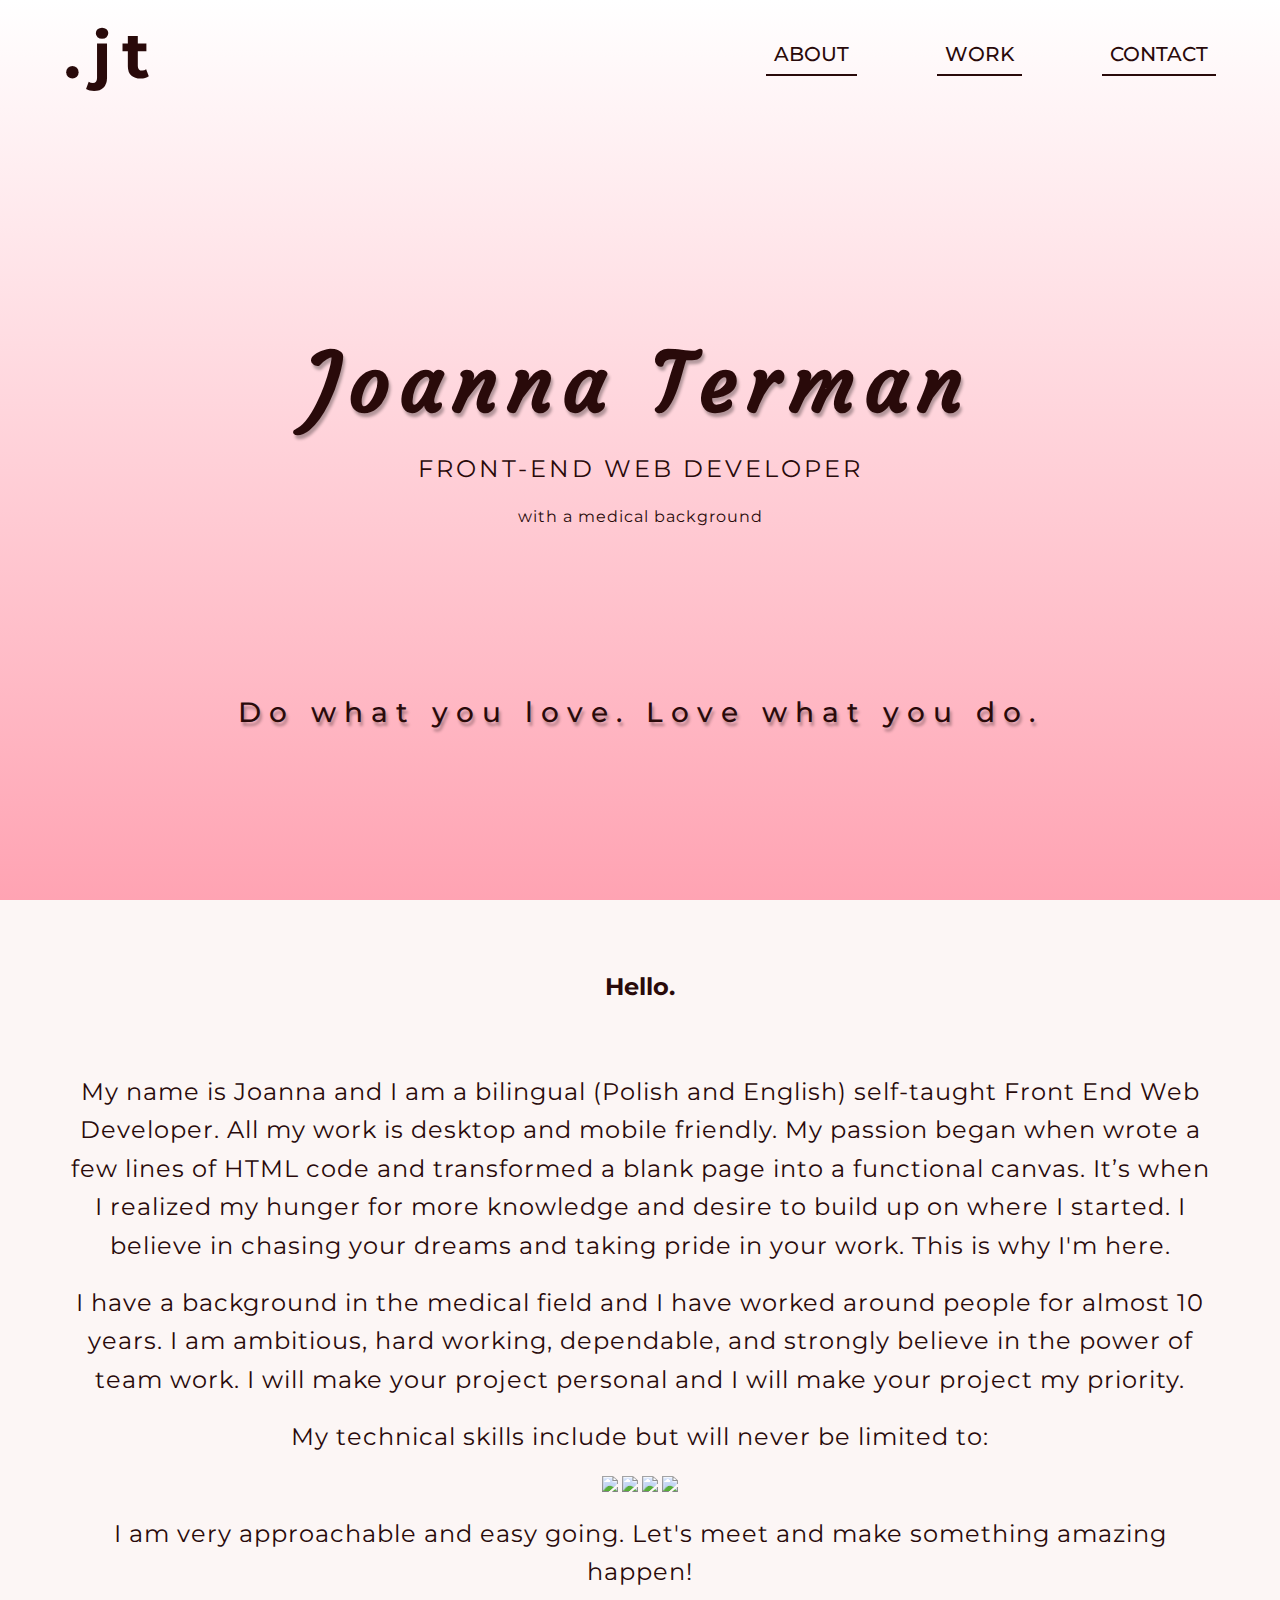
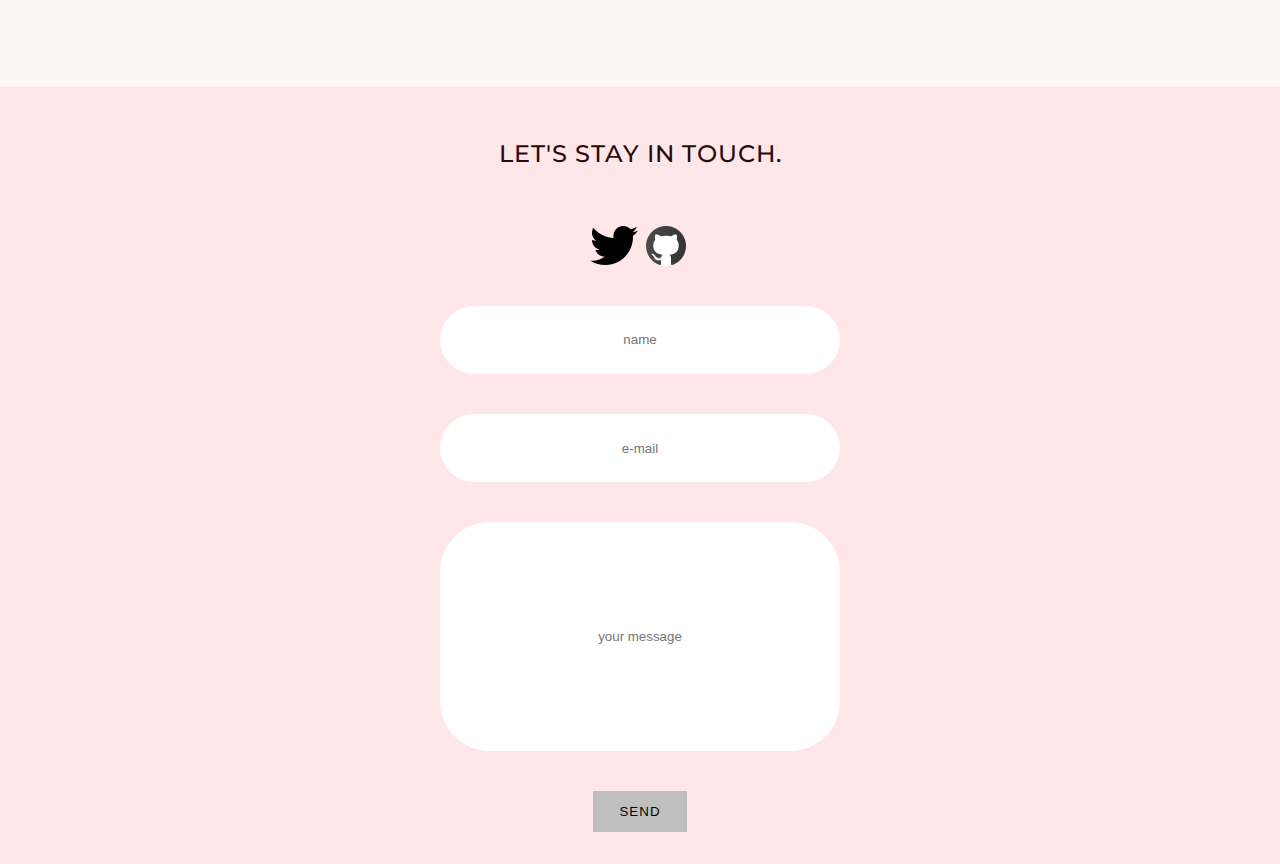
==== index.html @ 4745445c "Page update 12/2020" ====
<!DOCTYPE html>
<html lang="en">
<head>
    <meta charset="UTF-8">
    <meta name="viewport" content="width=device-width, initial-scale=1.0">
    <title>Joanna Terman's Portfolio</title>
    <link rel="preconnect" href="https://fonts.gstatic.com">
    <link href="https://fonts.googleapis.com/css2?family=Montserrat:wght@400;500;700&display=swap" rel="stylesheet"> 
    <link href="https://fonts.googleapis.com/css2?family=Courgette&display=swap" rel="stylesheet"> 
    <link href="index.css" rel="stylesheet">
</head>
<body>
        <header>
            <div class="nav-container">
                <div class="logo">
                    <h1>.jt</h1>
                    <!-- <img src="Joanna Logo.png"/> -->
                </div>
                <nav>
                    <ul>
                        <li><a href="#">About</a></li>
                        <li><a href="#">Work</a></li>
                        <li><a href="#">Contact</a></li>
                    </ul>
                </nav>
            </div>
            <div class="name-area">
                <h2 class="my-name">Joanna Terman</h2>
                <p class="my-title">Front-End Web Developer</p>
                <p class="sub-text">with a medical background</p>
            </div>
            <div class="bottom-area">
                <p class="bottom-text">Do what you love. Love what you do.</p>
            </div>
        </header>
        <div class="about">
            <section class="about-me">
                <h2 class="lets-meet">Hello.</h2>
                <p>My name is Joanna and I am a bilingual (Polish and English) self-taught Front End Web Developer. All my work is desktop and mobile friendly. My passion began when wrote a few lines of HTML code and transformed a blank page into a functional canvas. It’s when I realized my hunger for more knowledge and desire to build up on where I started. I believe in chasing your dreams and taking pride in your work. This is why I'm here.</p>
                <br>
                <p>I have a background in the medical field and I have worked around people for almost 10 years. I am ambitious, hard working, dependable, and strongly believe in the power of team work.  I will make your project personal and I will make your project my priority.</p>
                <br>
                <p>My technical skills include but will never be limited to:</p>
                <br>
                <div class="skill-icons">
                    <img class="icon" src="icons8-html-5-96.png"/>
                    <img class="icon" src="icons8-css3-96.png"/>
                    <img class="icon" src="icons8-javascript-96.png"/>
                    <img class="icon" src="icons8-react-native-96.png"/>
                </div>
                <br>
                <p>I am very approachable and easy going. Let's meet and make something amazing happen!</p>
            </section>
        </div>

        <section class="work">
            <!-- SCREEN SHOTS OF PROJECTS WILL GO HERE -->
        </section>

        <section class="form-area">
            <p class="form-text">Let's stay in touch.</p>
            <div class="smedia-icons">
                <img src="Images/Twitter48px.png" alt="twitter icon"/>
                <img src="Images/Github48px.png" alt="github icon"/>
            </div>
            <form id="form-collector" action="#" method="POST">
                <input name="name" type="text" placeholder="name" required>
                <input type="email" placeholder="e-mail" required>
                <input name="message-area" class="message-area" type="text" placeholder="your message" required>
                <button class="submit-btn">Send</button>
            </form>
        </section>

    <script src="index.js"></script>
    
</body>
</html>
---- index.css ----
* {
    box-sizing: border-box;
    margin: 0;
    padding: 0;
}

body {
    font-family: 'Montserrat', sans-serif;
    color: #290a0a;
    text-align: center;
}

h1 {
    font-size: 4rem;
    letter-spacing: 10px;
}

.my-name {
    font-family: 'Courgette', cursive;
    font-size: 5rem;
    margin-bottom: 1rem;
    letter-spacing: 10px;  	
    text-shadow: 2px 4px 3px rgba(0,0,0,0.3);
}

.my-title {
    font-size: 1.5rem;
    text-transform: uppercase;
    letter-spacing: 3px;
    margin-bottom: 1rem;
}

.sub-text {
    font-size: 1rem;
}

.bottom-text {
    letter-spacing: 8px;
    font-size: 1.75rem;
    font-weight: 500;
    text-shadow: 2px 4px 3px rgba(0,0,0,0.3);    
}

p {
    font-size: 1.5rem;
    letter-spacing: 1px;
    line-height: 1.6;
}

.lets-meet {
    padding: 3em;
}


header {
    background-image: linear-gradient(rgba(255, 255, 255, 0.8),rgba(255, 102, 128, 0.6)), url("Images/evieshaffer.jpg");
    background-size: cover;
    background-position: center;
    min-height: 100vh;
}

/* NAVIGATION SECTION */
.nav-container {
    width: 90%;
    max-width: 1500px;
    margin: 0 auto;
    padding-top: 1em; /*how far nav-container from top*/
    display: flex;
    justify-content: space-between;
}

nav {
    /* border: 3px solid yellow; */
    display: flex;
    justify-content: center;
    align-items: center;
    text-align: center;
}

nav ul {
    list-style: none;
    padding: 0;
    display: flex;
    justify-content: center;
    /* border: 3px solid red; */
}

nav li {
    margin-left: 5em; /*space between nav links*/
    padding: 0.5em; /*thickness of nav buttons*/
    /* border: 3px solid green; */
    border-bottom: 2px solid #290a0a;
    /* border-radius: 50px; */
}

nav a {
    text-decoration: none;
    text-transform: uppercase;
    color: #290a0a;
    font-weight: 500;
    font-size: 1.25rem;
    /* padding: .25em 0; */
}

nav a:hover,
nav a:focus {
    color: #ff6680;

}




/* THIS AREA NEEDS FIXING!!!! */
.name-area {
    width: 90%;
    max-width: 1500px;
    margin: 0 auto;
    margin-top: 15em;
}

.bottom-area {
    padding-top: 10rem;
}


@media (max-width: 500px) {
    .name-area {
        margin-top: 1em;
    }
}

.about {
    background-color: #fcf6f5;
}
.about-me {
    margin: 0 auto;
    /* max-width: 800px; */
    text-align: center;
    width: 90%;
    max-width: 1200px;
    padding-bottom: 6em;
}



/* FORM AREA */

.form-area {
    background-color: #ffe6e9; 
    padding-bottom: 2em;
}

.smedia-icons {
    margin-bottom: 2em;
}

input,
.submit-btn {
    border-radius: 50px;
    border: 0;
    outline: none;
}

form {
    display: flex;
    flex-direction: column;  
    max-width: 400px;
    margin: 0 auto;
    width: 90%; 

}

input {
    margin-bottom: 3em;
    text-align: inherit;
    padding: 2em;

}

.message-area {
    padding: 8em;

}

.form-text {
    padding: 2em;
    text-transform: uppercase;
    font-weight: 500;
    
}

.submit-btn {
    margin: 0 auto;
    text-transform: uppercase;
    letter-spacing: 1px;
    padding: 1em 2em;
    cursor: pointer;
    background-color: #bfbfbf;
    border-radius: 0px;
}
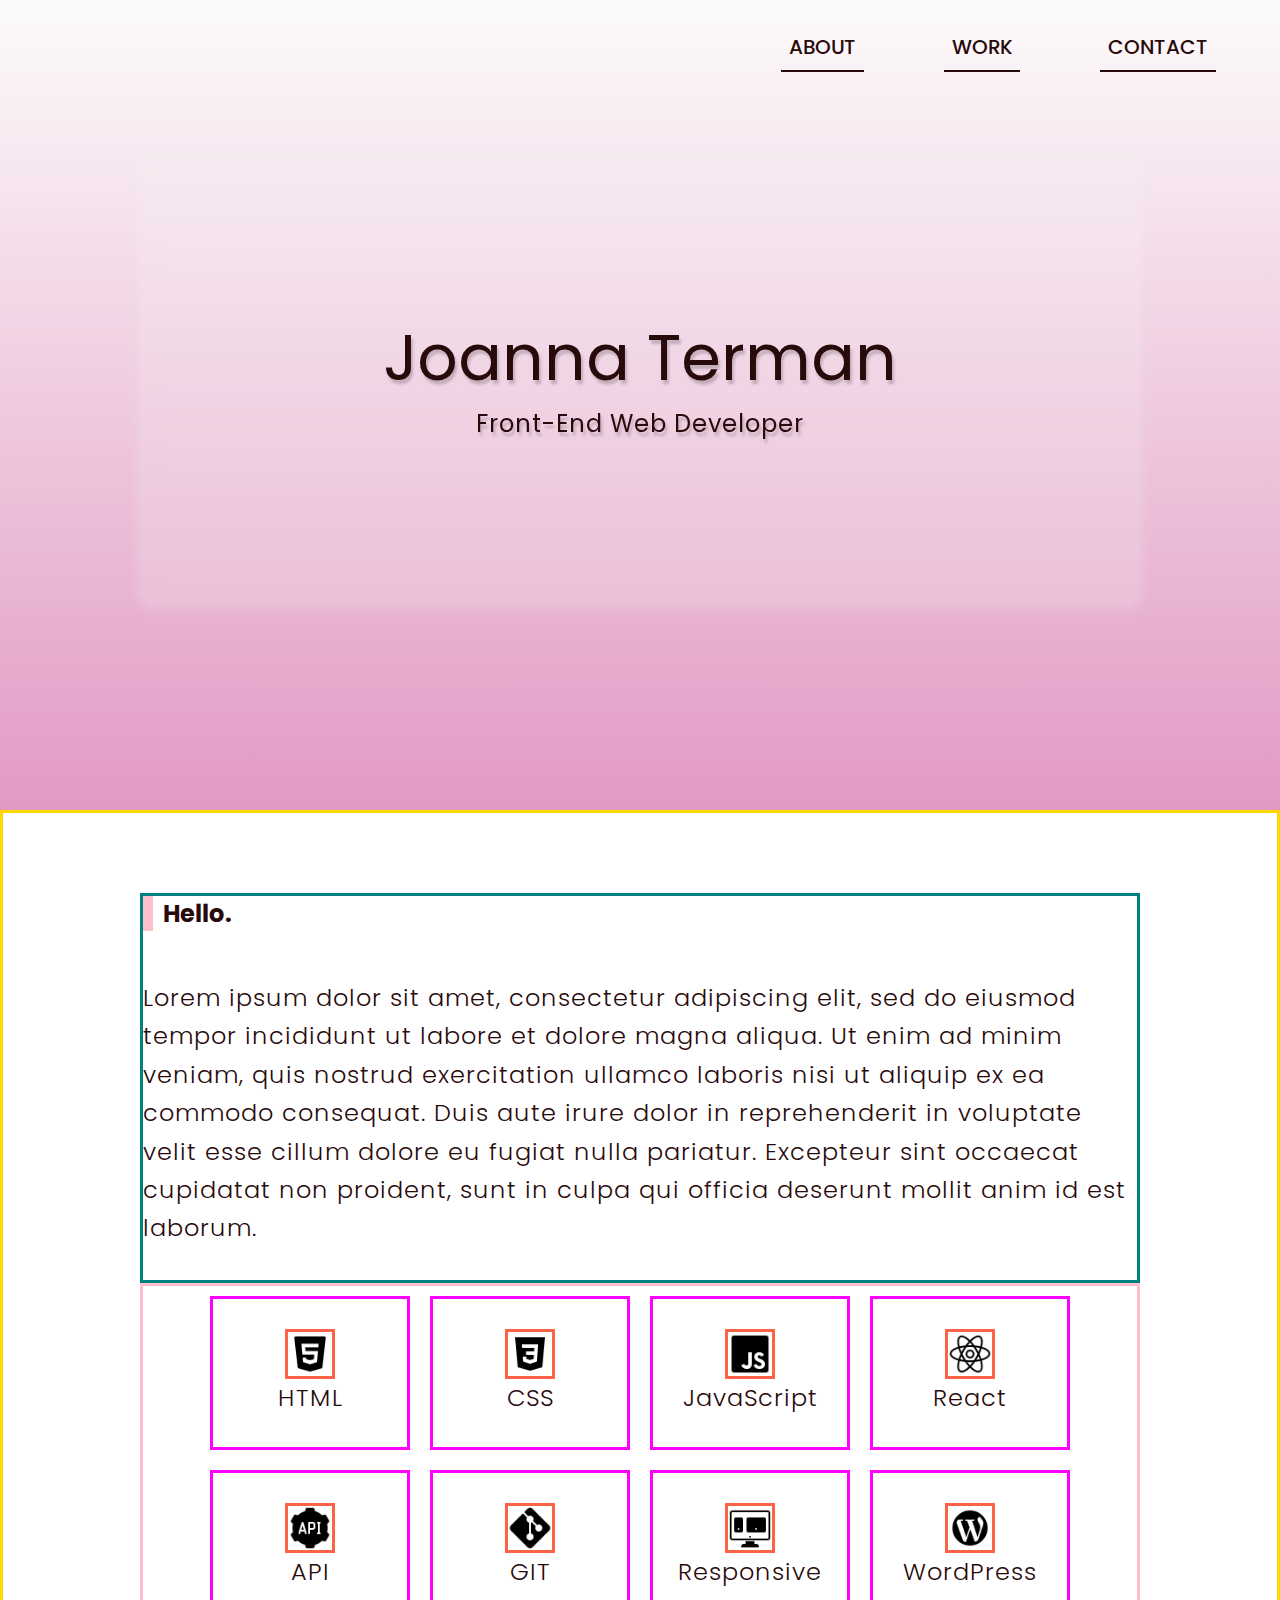
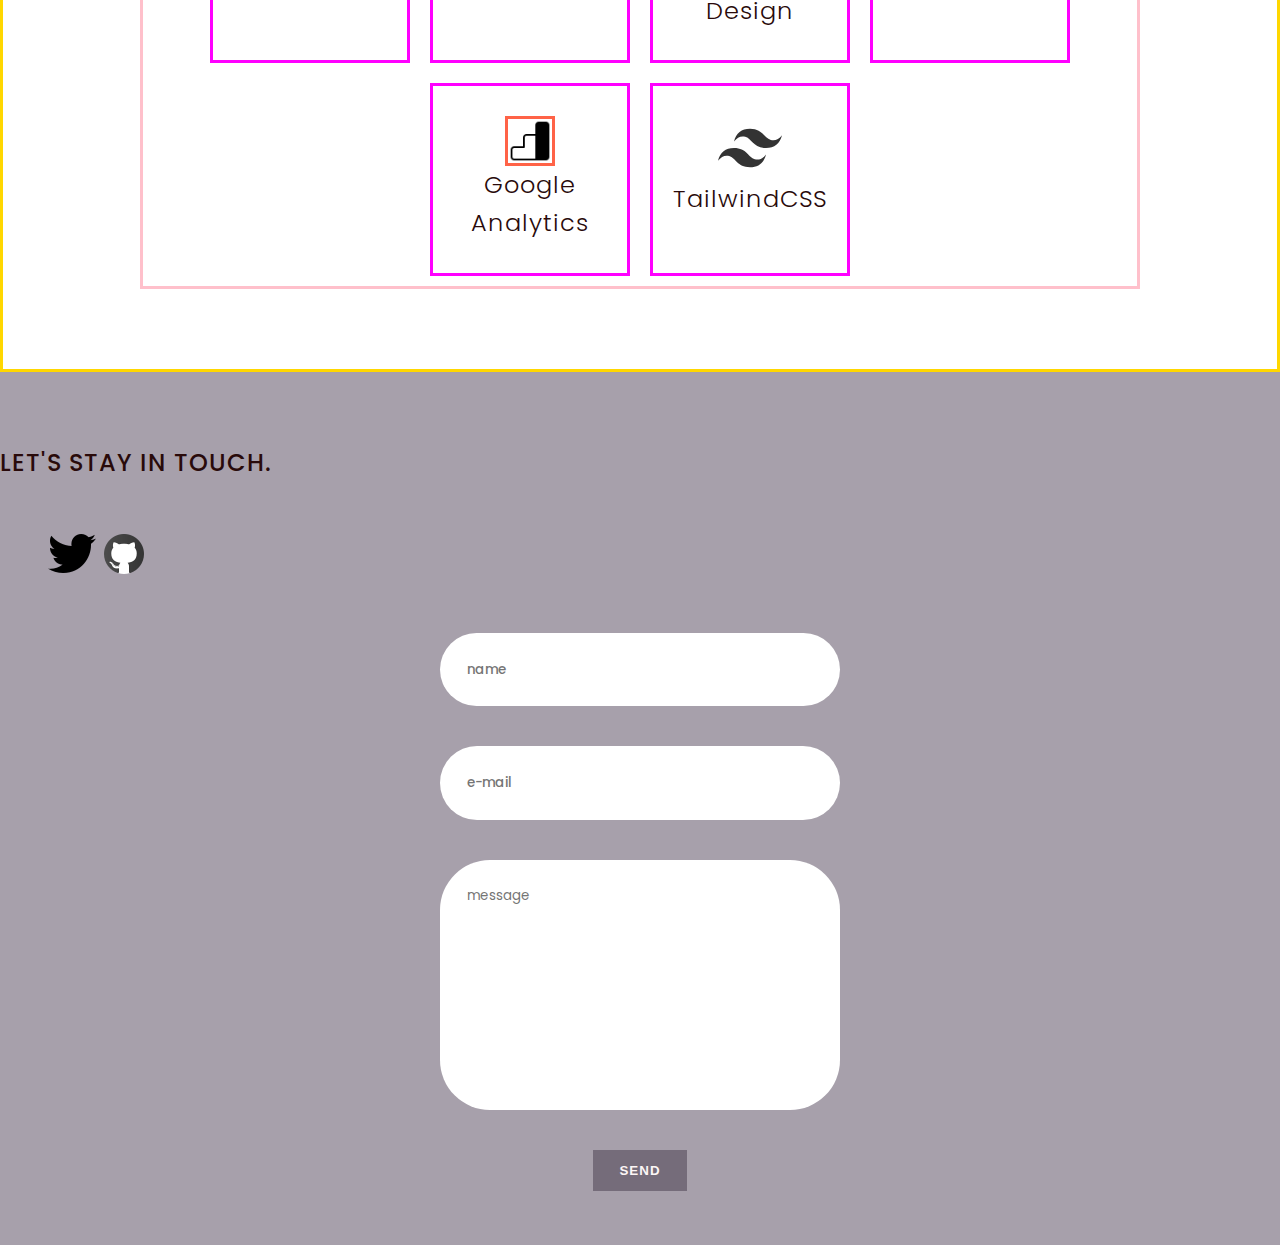
==== commit f09f8d39: "Added icons and finished about me section" ====
--- a/index.html
+++ b/index.html
@@ -5,17 +5,15 @@
     <meta name="viewport" content="width=device-width, initial-scale=1.0">
     <title>Joanna Terman's Portfolio</title>
     <link rel="preconnect" href="https://fonts.gstatic.com">
-    <link href="https://fonts.googleapis.com/css2?family=Montserrat:wght@400;500;700&display=swap" rel="stylesheet"> 
-    <link href="https://fonts.googleapis.com/css2?family=Courgette&display=swap" rel="stylesheet"> 
+    <link href="https://fonts.googleapis.com/css2?family=Poppins:wght@300;400;500;700&display=swap" rel="stylesheet"> 
     <link href="index.css" rel="stylesheet">
 </head>
 <body>
         <header>
             <div class="nav-container">
-                <div class="logo">
+                <!-- <div class="logo">
                     <h1>.jt</h1>
-                    <!-- <img src="Joanna Logo.png"/> -->
-                </div>
+                </div> -->
                 <nav>
                     <ul>
                         <li><a href="#">About</a></li>
@@ -25,33 +23,65 @@
                 </nav>
             </div>
             <div class="name-area">
-                <h2 class="my-name">Joanna Terman</h2>
+                <h1 class="my-name">Joanna Terman</h1>
                 <p class="my-title">Front-End Web Developer</p>
-                <p class="sub-text">with a medical background</p>
             </div>
-            <div class="bottom-area">
-                <p class="bottom-text">Do what you love. Love what you do.</p>
+            <!-- <div class="bottom-area">
+                <p class="bottom-text">"Passion is energy. Feel the power that comes from focusing on what excites you."</p>
+                <p class="bottom-author">by Oprah Winfrey</p>
+            </div> -->
+        </header>
+    
+        <section class="about-me">
+            <div class="about-me-info">
+                <h2 class="lets-meet">Hello.</h2>
+                <p>Lorem ipsum dolor sit amet, consectetur adipiscing elit, sed do eiusmod tempor incididunt ut labore et dolore magna aliqua. Ut enim ad minim veniam, quis nostrud exercitation ullamco laboris nisi ut aliquip ex ea commodo consequat. Duis aute irure dolor in reprehenderit in voluptate velit esse cillum dolore eu fugiat nulla pariatur. Excepteur sint occaecat cupidatat non proident, sunt in culpa qui officia deserunt mollit anim id est laborum.</p>
             </div>
-        </header>
-        <div class="about">
-            <section class="about-me">
-                <h2 class="lets-meet">Hello.</h2>
-                <p>My name is Joanna and I am a bilingual (Polish and English) self-taught Front End Web Developer. All my work is desktop and mobile friendly. My passion began when wrote a few lines of HTML code and transformed a blank page into a functional canvas. It’s when I realized my hunger for more knowledge and desire to build up on where I started. I believe in chasing your dreams and taking pride in your work. This is why I'm here.</p>
-                <br>
-                <p>I have a background in the medical field and I have worked around people for almost 10 years. I am ambitious, hard working, dependable, and strongly believe in the power of team work.  I will make your project personal and I will make your project my priority.</p>
-                <br>
-                <p>My technical skills include but will never be limited to:</p>
-                <br>
-                <div class="skill-icons">
-                    <img class="icon" src="icons8-html-5-96.png"/>
-                    <img class="icon" src="icons8-css3-96.png"/>
-                    <img class="icon" src="icons8-javascript-96.png"/>
-                    <img class="icon" src="icons8-react-native-96.png"/>
+            
+            <div class="skill-icons">
+                <div class="icon">
+                    <img src="Images/html-5-100.png" class="img-icon"/>
+                    <p>HTML</p>
                 </div>
-                <br>
-                <p>I am very approachable and easy going. Let's meet and make something amazing happen!</p>
-            </section>
-        </div>
+                <div class="icon">
+                    <img src="Images/css3-100.png" class="img-icon"/>
+                    <p>CSS</p>
+                </div>
+                <div class="icon">
+                    <img src="Images/javascript-100.png" class="img-icon"/>
+                    <p>JavaScript</p>
+                </div>
+                <div class="icon">
+                    <img src="Images/react-native-100.png" class="img-icon"/>
+                    <p>React</p>
+                </div>
+                <div class="icon">
+                    <img src="Images/rest-api-100.png" class="img-icon"/>
+                    <p>API</p>
+                </div>
+                <div class="icon">
+                    <img src="Images/git-100.png" class="img-icon"/>
+                    <p>GIT</p>
+                </div>
+                <div class="icon">
+                    <img src="Images/responsive-100.png" class="img-icon"/>
+                    <p>Responsive Design</p>
+                </div>
+                <div class="icon">
+                    <img src="Images/wordpress-100.png" class="img-icon"/>
+                    <p>WordPress</p>
+                </div>
+                <div class="icon">
+                    <img src="Images/google-analytics-logo-100.png" class="img-icon"/>
+                    <p>Google Analytics</p>
+                </div>
+                <div class="icon">
+                    <svg xmlns="http://www.w3.org/2000/svg" width="64" height="64"><defs><linearGradient x1="0" y1="-21.333" y2="85.333" id="A" x2="64" gradientUnits="userSpaceOnUse"><stop stop-color="#333333" offset="0%"/><stop stop-color="#333333" offset="100%"/></linearGradient></defs><path d="M16 25.6c2.133-8.533 7.467-12.8 16-12.8 12.8 0 14.4 9.6 20.8 11.2 4.267 1.067 8-.533 11.2-4.8C61.867 27.733 56.533 32 48 32c-12.8 0-14.4-9.6-20.8-11.2-4.267-1.067-8 .533-11.2 4.8zM0 44.8C2.133 36.267 7.467 32 16 32c12.8 0 14.4 9.6 20.8 11.2 4.267 1.067 8-.533 11.2-4.8-2.133 8.533-7.467 12.8-16 12.8-12.8 0-14.4-9.6-20.8-11.2-4.267-1.067-8 .533-11.2 4.8z" fill="url(#A)" fill-rule="evenodd"/></svg>
+                    <p>TailwindCSS</p>
+                </div>
+            </div>              
+        </section>
+
 
         <section class="work">
             <!-- SCREEN SHOTS OF PROJECTS WILL GO HERE -->
@@ -65,8 +95,8 @@
             </div>
             <form id="form-collector" action="#" method="POST">
                 <input name="name" type="text" placeholder="name" required>
-                <input type="email" placeholder="e-mail" required>
-                <input name="message-area" class="message-area" type="text" placeholder="your message" required>
+                <input name="email" type="email" placeholder="e-mail" required>
+                <textarea class="message-area" placeholder="message" required></textarea>
                 <button class="submit-btn">Send</button>
             </form>
         </section>
--- a/index.css
+++ b/index.css
@@ -5,41 +5,46 @@
 }
 
 body {
-    font-family: 'Montserrat', sans-serif;
+    font-family: 'Poppins', sans-serif;
+    font-weight: 300;
     color: #290a0a;
-    text-align: center;
-}
-
-h1 {
+
+}
+
+/* TYPOGRAPHY */
+h2 {
+    border-left: 10px solid pink;
+    padding-left: 10px;
+    margin-bottom: 2em;
+}
+
+
+.my-name {
+    font-family: inherit;
+    font-weight: 400;
     font-size: 4rem;
-    letter-spacing: 10px;
-}
-
-.my-name {
-    font-family: 'Courgette', cursive;
-    font-size: 5rem;
-    margin-bottom: 1rem;
-    letter-spacing: 10px;  	
-    text-shadow: 2px 4px 3px rgba(0,0,0,0.3);
+    text-shadow: 2px 4px 3px rgba(0,0,0,0.2);
 }
 
 .my-title {
     font-size: 1.5rem;
-    text-transform: uppercase;
-    letter-spacing: 3px;
-    margin-bottom: 1rem;
-}
-
-.sub-text {
+    font-weight: 400;
+    text-shadow: 2px 4px 3px rgba(0,0,0,0.2);
+}
+
+
+.bottom-text {
+    font-size: 1.5rem;
+    font-weight: 300;
+    text-align: center;  
+
+}
+
+/* .bottom-author {
     font-size: 1rem;
-}
-
-.bottom-text {
-    letter-spacing: 8px;
-    font-size: 1.75rem;
-    font-weight: 500;
-    text-shadow: 2px 4px 3px rgba(0,0,0,0.3);    
-}
+    text-align: center;
+   
+} */
 
 p {
     font-size: 1.5rem;
@@ -47,30 +52,35 @@
     line-height: 1.6;
 }
 
-.lets-meet {
-    padding: 3em;
-}
-
+/* .lets-meet {
+    padding-top: 4em;
+    padding-bottom: 2em;
+} */
+
+/* HEADER */
 
 header {
-    background-image: linear-gradient(rgba(255, 255, 255, 0.8),rgba(255, 102, 128, 0.6)), url("Images/evieshaffer.jpg");
+    background-image: linear-gradient(rgba(226, 217, 217, 0.1),rgba(192, 32, 125, 0.5)), url("Images/evieshaffer.jpg");
     background-size: cover;
     background-position: center;
-    min-height: 100vh;
-}
+    min-height: 90vh;
+    background-attachment: fixed;
+
+}
+
 
 /* NAVIGATION SECTION */
+
 .nav-container {
     width: 90%;
     max-width: 1500px;
     margin: 0 auto;
-    padding-top: 1em; /*how far nav-container from top*/
-    display: flex;
-    justify-content: space-between;
+    padding-top: 1.5em; /*how far nav-container from top*/
+    display: flex;
+    justify-content: flex-end;
 }
 
 nav {
-    /* border: 3px solid yellow; */
     display: flex;
     justify-content: center;
     align-items: center;
@@ -82,15 +92,12 @@
     padding: 0;
     display: flex;
     justify-content: center;
-    /* border: 3px solid red; */
 }
 
 nav li {
     margin-left: 5em; /*space between nav links*/
     padding: 0.5em; /*thickness of nav buttons*/
-    /* border: 3px solid green; */
     border-bottom: 2px solid #290a0a;
-    /* border-radius: 50px; */
 }
 
 nav a {
@@ -104,98 +111,152 @@
 
 nav a:hover,
 nav a:focus {
-    color: #ff6680;
-
-}
-
+    color: #ffb3c1;
+}
 
 
 
 /* THIS AREA NEEDS FIXING!!!! */
 .name-area {
     width: 90%;
-    max-width: 1500px;
-    margin: 0 auto;
-    margin-top: 15em;
-}
+    max-width: 1000px;
+    margin: 0 auto;
+    background-color: rgba(245, 245, 245, 0.2);
+    border-radius: 10px;
+    box-shadow: 0 5px 15px 0 rgba(245, 245, 245, 0.3);
+    backdrop-filter: blur(10px);
+    border: 2px solid transparent;
+    text-align: center;
+    margin-top: 5em;
+    height: 50vh;
+    display: flex;
+    flex-direction: column;
+    justify-content: center;
+    align-items: center;
+}
+
 
 .bottom-area {
-    padding-top: 10rem;
-}
-
-
-@media (max-width: 500px) {
+    padding-top: 5rem;
+    max-width: 1200px;
+    margin: 0 auto;
+}
+
+
+/* @media (max-width: 500px) {
     .name-area {
         margin-top: 1em;
     }
-}
-
-.about {
-    background-color: #fcf6f5;
-}
+} */
+
+
 .about-me {
-    margin: 0 auto;
-    /* max-width: 800px; */
-    text-align: center;
-    width: 90%;
-    max-width: 1200px;
-    padding-bottom: 6em;
-}
-
-
-
-/* FORM AREA */
-
+    background-color: white;
+    border: 3px solid gold;
+    padding: 5em 0 5em 0;
+}
+
+.about-me-info {
+    border: 3px solid teal;
+    width: 1000px;
+    margin: 0 auto;
+    padding-bottom: 2em;
+}
+
+
+
+/* FORM AREA WITH ITS TYPOGRAPHY */
 .form-area {
-    background-color: #ffe6e9; 
-    padding-bottom: 2em;
+    background-color: #a7a0ab;
+}
+
+form {
+    display: flex;
+    flex-direction: column;  
+    max-width: 400px;
+    margin: 0 auto;
+    width: 90%; 
+}
+
+.form-text {
+    padding-top: 3em;
+    text-transform: uppercase;
+    font-weight: 500;
 }
 
 .smedia-icons {
-    margin-bottom: 2em;
-}
+    margin: 3em;
+} 
 
 input,
-.submit-btn {
+textarea {
     border-radius: 50px;
     border: 0;
     outline: none;
 }
 
-form {
-    display: flex;
-    flex-direction: column;  
-    max-width: 400px;
-    margin: 0 auto;
-    width: 90%; 
-
-}
-
 input {
     margin-bottom: 3em;
+    padding: 2em;
     text-align: inherit;
-    padding: 2em;
-
-}
-
-.message-area {
-    padding: 8em;
-
-}
-
-.form-text {
-    padding: 2em;
+    font-family: inherit;
+    font-weight: 500; 
+}
+
+.submit-btn {
+    margin: 0 auto;
     text-transform: uppercase;
-    font-weight: 500;
-    
-}
-
-.submit-btn {
-    margin: 0 auto;
-    text-transform: uppercase;
+    font-weight: 700;
     letter-spacing: 1px;
     padding: 1em 2em;
     cursor: pointer;
-    background-color: #bfbfbf;
-    border-radius: 0px;
+    background-color: #756c7a;
+    color: #fcf6f5;
+    border: 0;
+    outline: none;
+    margin-bottom: 4em;
+}  
+
+.submit-btn:hover,
+.submit-btn:focus {
+    background-color: #ffb3c1;
+    color: #290a0a;
+    font-weight: 700;
+}
+
+textarea {
+    height: 250px;
+    resize: none;
+    padding: 2em;
+    margin-bottom: 3em;
+    font-family: inherit;
+}
+
+.skill-icons {
+    border: 3px solid pink;
+    max-width: 1000px;
+    width: 90%;
+    height: 90%;
+    margin: 0 auto;
+    display: flex;
+    flex-wrap: wrap;
+    justify-content: center;
+}
+
+.icon {
+    border: 3px solid fuchsia;
+    display: flex;
+    flex-direction: column;
+    align-items: center;
+    text-align: center;
+    width: 200px;
+    padding: 30px;
+    margin: 10px;
+}
+.img-icon {
+    border: 3px solid tomato;
+    width: 50px;
+}
+
+@media screen and (max-width: 780px) {
 }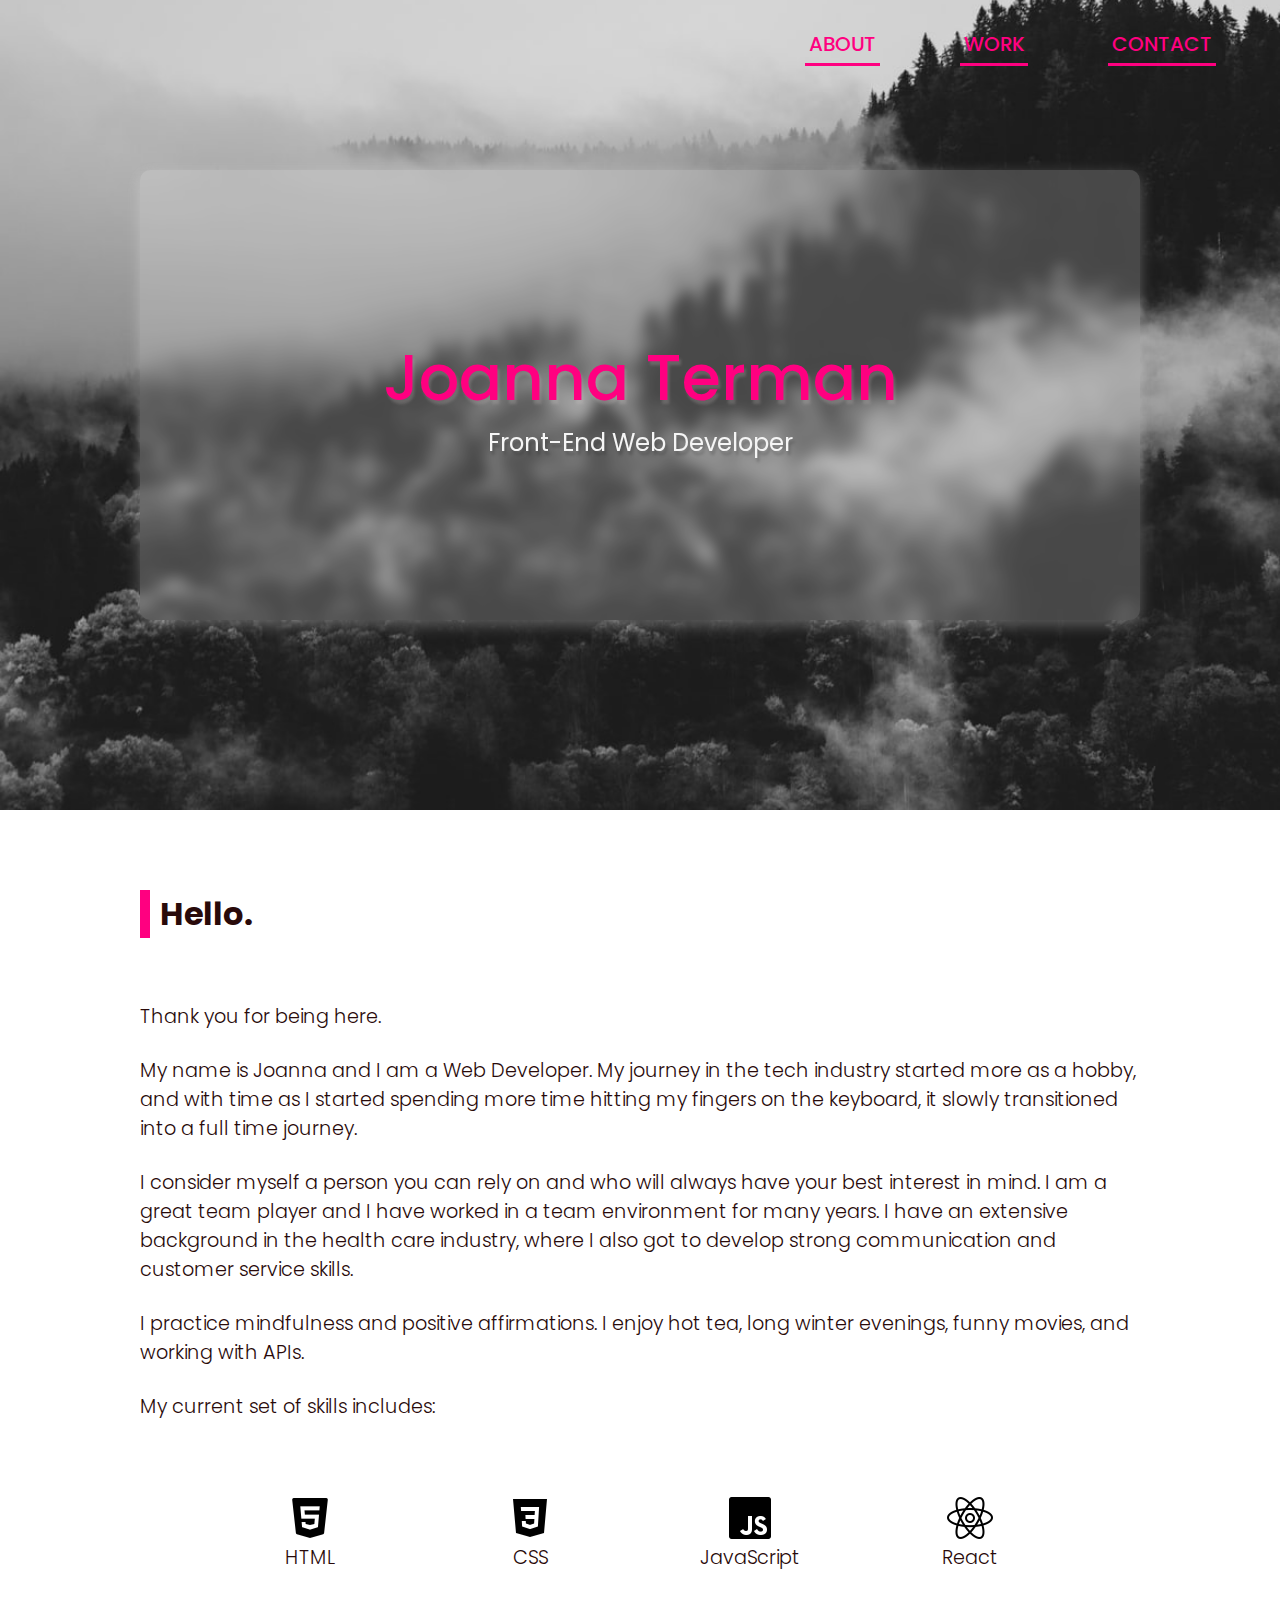
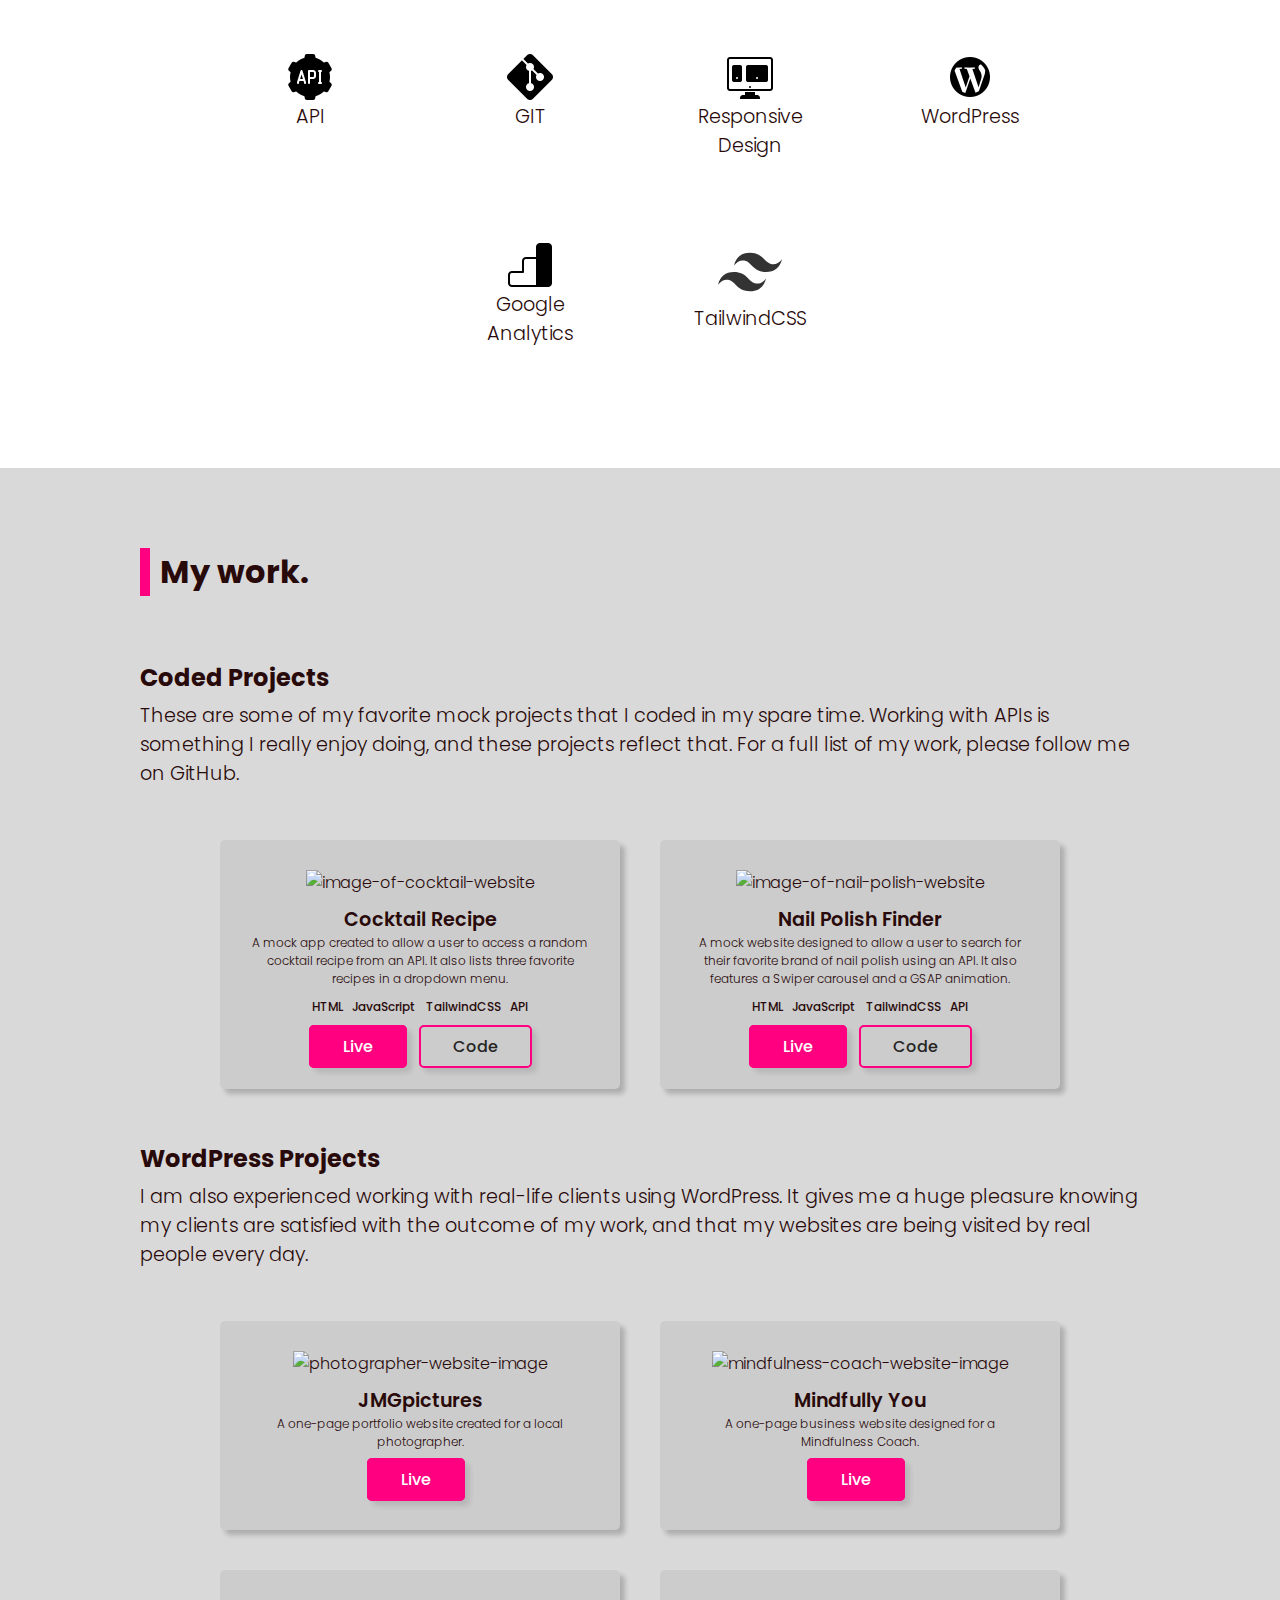
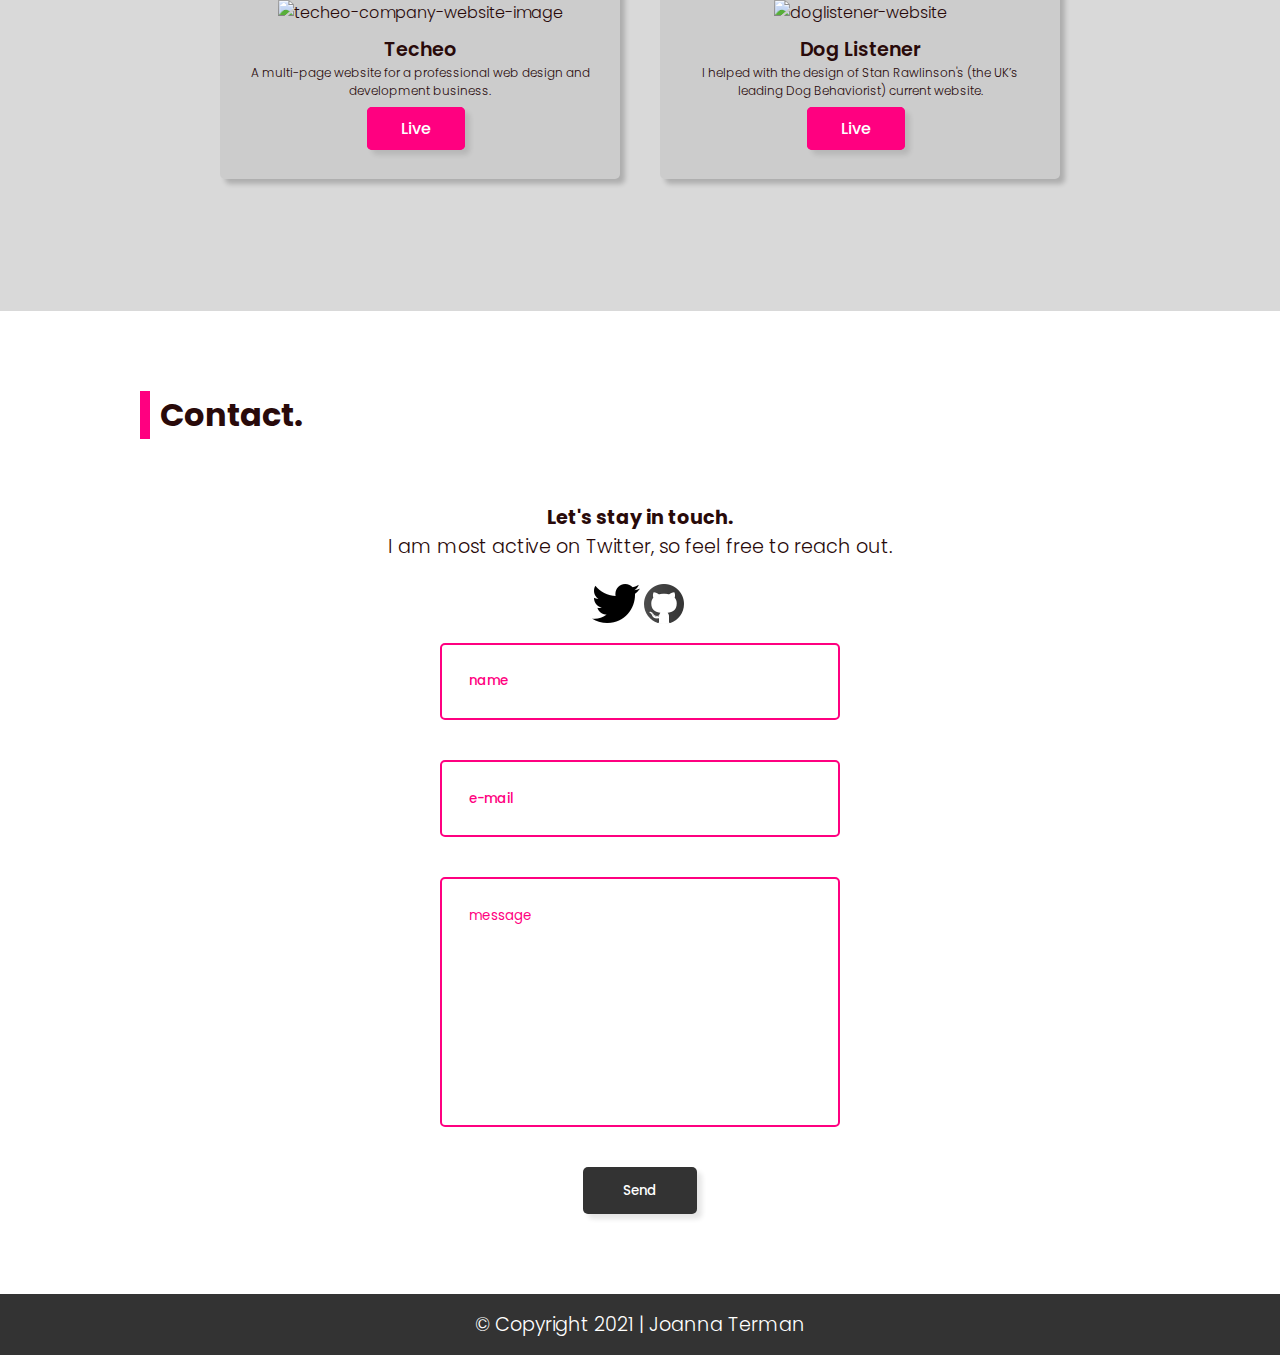
==== commit b9f86273: "Changed the main shade of pink and added scroll btn and smooth nav transition" ====
--- a/index.html
+++ b/index.html
@@ -3,104 +3,203 @@
 <head>
     <meta charset="UTF-8">
     <meta name="viewport" content="width=device-width, initial-scale=1.0">
-    <title>Joanna Terman's Portfolio</title>
+    <title>Joanna Terman | Web Developer</title>
     <link rel="preconnect" href="https://fonts.gstatic.com">
+    <link href="https://cdnjs.cloudflare.com/ajax/libs/font-awesome/5.15.4/css/all.min.css"
+    rel="stylesheet"/>
     <link href="https://fonts.googleapis.com/css2?family=Poppins:wght@300;400;500;700&display=swap" rel="stylesheet"> 
     <link href="index.css" rel="stylesheet">
 </head>
-<body>
+<body>  
+        <!-- NAVIGATION AREA -->
         <header>
-            <div class="nav-container">
-                <!-- <div class="logo">
-                    <h1>.jt</h1>
-                </div> -->
-                <nav>
-                    <ul>
-                        <li><a href="#">About</a></li>
-                        <li><a href="#">Work</a></li>
-                        <li><a href="#">Contact</a></li>
-                    </ul>
-                </nav>
-            </div>
+            <nav>
+                <ul>
+                    <li><button id="nav-about-me">About</button></li>
+					<li><button id="nav-work">Work</button></li>
+					<li><button id="nav-contact">Contact</button></li>
+                </ul>
+            </nav>
             <div class="name-area">
-                <h1 class="my-name">Joanna Terman</h1>
+                <h1>Joanna Terman</h1>
                 <p class="my-title">Front-End Web Developer</p>
             </div>
-            <!-- <div class="bottom-area">
-                <p class="bottom-text">"Passion is energy. Feel the power that comes from focusing on what excites you."</p>
-                <p class="bottom-author">by Oprah Winfrey</p>
-            </div> -->
         </header>
-    
-        <section class="about-me">
-            <div class="about-me-info">
-                <h2 class="lets-meet">Hello.</h2>
-                <p>Lorem ipsum dolor sit amet, consectetur adipiscing elit, sed do eiusmod tempor incididunt ut labore et dolore magna aliqua. Ut enim ad minim veniam, quis nostrud exercitation ullamco laboris nisi ut aliquip ex ea commodo consequat. Duis aute irure dolor in reprehenderit in voluptate velit esse cillum dolore eu fugiat nulla pariatur. Excepteur sint occaecat cupidatat non proident, sunt in culpa qui officia deserunt mollit anim id est laborum.</p>
-            </div>
-            
-            <div class="skill-icons">
-                <div class="icon">
-                    <img src="Images/html-5-100.png" class="img-icon"/>
-                    <p>HTML</p>
-                </div>
-                <div class="icon">
-                    <img src="Images/css3-100.png" class="img-icon"/>
-                    <p>CSS</p>
-                </div>
-                <div class="icon">
-                    <img src="Images/javascript-100.png" class="img-icon"/>
-                    <p>JavaScript</p>
-                </div>
-                <div class="icon">
-                    <img src="Images/react-native-100.png" class="img-icon"/>
-                    <p>React</p>
-                </div>
-                <div class="icon">
-                    <img src="Images/rest-api-100.png" class="img-icon"/>
-                    <p>API</p>
-                </div>
-                <div class="icon">
-                    <img src="Images/git-100.png" class="img-icon"/>
-                    <p>GIT</p>
-                </div>
-                <div class="icon">
-                    <img src="Images/responsive-100.png" class="img-icon"/>
-                    <p>Responsive Design</p>
-                </div>
-                <div class="icon">
-                    <img src="Images/wordpress-100.png" class="img-icon"/>
-                    <p>WordPress</p>
-                </div>
-                <div class="icon">
-                    <img src="Images/google-analytics-logo-100.png" class="img-icon"/>
-                    <p>Google Analytics</p>
-                </div>
-                <div class="icon">
-                    <svg xmlns="http://www.w3.org/2000/svg" width="64" height="64"><defs><linearGradient x1="0" y1="-21.333" y2="85.333" id="A" x2="64" gradientUnits="userSpaceOnUse"><stop stop-color="#333333" offset="0%"/><stop stop-color="#333333" offset="100%"/></linearGradient></defs><path d="M16 25.6c2.133-8.533 7.467-12.8 16-12.8 12.8 0 14.4 9.6 20.8 11.2 4.267 1.067 8-.533 11.2-4.8C61.867 27.733 56.533 32 48 32c-12.8 0-14.4-9.6-20.8-11.2-4.267-1.067-8 .533-11.2 4.8zM0 44.8C2.133 36.267 7.467 32 16 32c12.8 0 14.4 9.6 20.8 11.2 4.267 1.067 8-.533 11.2-4.8-2.133 8.533-7.467 12.8-16 12.8-12.8 0-14.4-9.6-20.8-11.2-4.267-1.067-8 .533-11.2 4.8z" fill="url(#A)" fill-rule="evenodd"/></svg>
-                    <p>TailwindCSS</p>
-                </div>
-            </div>              
-        </section>
-
-
-        <section class="work">
-            <!-- SCREEN SHOTS OF PROJECTS WILL GO HERE -->
-        </section>
-
-        <section class="form-area">
-            <p class="form-text">Let's stay in touch.</p>
-            <div class="smedia-icons">
-                <img src="Images/Twitter48px.png" alt="twitter icon"/>
-                <img src="Images/Github48px.png" alt="github icon"/>
-            </div>
-            <form id="form-collector" action="#" method="POST">
-                <input name="name" type="text" placeholder="name" required>
-                <input name="email" type="email" placeholder="e-mail" required>
-                <textarea class="message-area" placeholder="message" required></textarea>
-                <button class="submit-btn">Send</button>
-            </form>
-        </section>
-
+        
+        <!-- MAIN CONTENT -->
+        <main class="my-main">  
+            <!-- ABOUT ME SECTION -->
+            <section class="about-me" id="about-me">
+                <div class="about-me-info">
+                    <h2>Hello.</h2>
+                    <p>Thank you for being here.</p>
+                    <br>
+                    <p>My name is Joanna and I am a Web Developer. My journey in the tech industry started more as a hobby, and with time as I started spending more time hitting my fingers on the keyboard, it slowly transitioned into a full time journey.</p>
+                    <br>
+                    <p>I consider myself a person you can rely on and who will always have your best interest in mind. I am a great team player and I have worked in a team environment for many years. I have an extensive background in the health care industry, where I also got to develop strong communication and customer service skills.</p>
+                    <br>
+                    <p>I practice mindfulness and positive affirmations. I enjoy hot tea, long winter evenings, funny movies, and working with APIs.</p>
+                    <br>
+                    <p>My current set of skills includes:</p>
+                </div>
+                
+                <div class="skill-icons">
+                    <div class="icon">
+                        <img src="Images/html-5-100.png" class="img-icon" alt="html-icon"/>
+                        <p>HTML</p>
+                    </div>
+                    <div class="icon">
+                        <img src="Images/css3-100.png" class="img-icon"alt="css-icon"/>
+                        <p>CSS</p>
+                    </div>
+                    <div class="icon">
+                        <img src="Images/javascript-100.png" class="img-icon" alt="javascript-icon"/>
+                        <p>JavaScript</p>
+                    </div>
+                    <div class="icon">
+                        <img src="Images/react-native-100.png" class="img-icon" alt="react-icon"/>
+                        <p>React</p>
+                    </div>
+                    <div class="icon">
+                        <img src="Images/rest-api-100.png" class="img-icon" alt="rest-api-icon"/>
+                        <p>API</p>
+                    </div>
+                    <div class="icon">
+                        <img src="Images/git-100.png" class="img-icon" alt="git-icon"/>
+                        <p>GIT</p>
+                    </div>
+                    <div class="icon">
+                        <img src="Images/responsive-100.png" class="img-icon" alt="responsive-design-icon"/>
+                        <p>Responsive Design</p>
+                    </div>
+                    <div class="icon">
+                        <img src="Images/wordpress-100.png" class="img-icon" alt="wordpress-icon"/>
+                        <p>WordPress</p>
+                    </div>
+                    <div class="icon">
+                        <img src="Images/google-analytics-logo-100.png" class="img-icon" alt="google-analystic-icon"/>
+                        <p>Google Analytics</p>
+                    </div>
+                    <div class="icon">
+                        <svg xmlns="http://www.w3.org/2000/svg" width="64" height="64"><defs><linearGradient x1="0" y1="-21.333" y2="85.333" id="A" x2="64" gradientUnits="userSpaceOnUse"><stop stop-color="#333333" offset="0%"/><stop stop-color="#333333" offset="100%"/></linearGradient></defs><path d="M16 25.6c2.133-8.533 7.467-12.8 16-12.8 12.8 0 14.4 9.6 20.8 11.2 4.267 1.067 8-.533 11.2-4.8C61.867 27.733 56.533 32 48 32c-12.8 0-14.4-9.6-20.8-11.2-4.267-1.067-8 .533-11.2 4.8zM0 44.8C2.133 36.267 7.467 32 16 32c12.8 0 14.4 9.6 20.8 11.2 4.267 1.067 8-.533 11.2-4.8-2.133 8.533-7.467 12.8-16 12.8-12.8 0-14.4-9.6-20.8-11.2-4.267-1.067-8 .533-11.2 4.8z" fill="url(#A)" fill-rule="evenodd" alt="tailwindcss-icon"/></svg>
+                        <p>TailwindCSS</p>
+                    </div>
+                </div>              
+            </section>
+
+            <!-- MY WORK AREA -->
+            <section class="work" id="work">
+                <h2>My work.</h2>
+                <!-- CODED PROJECTS SECTION -->
+                <div class="work-info">
+                    <h3>Coded Projects</h3>
+                    <p>These are some of my favorite mock projects that I coded in my spare time. Working with APIs is something I really enjoy doing, and these projects reflect that. For a full list of my work, please follow me on GitHub.</p>
+                </div>
+                <div class="projects-section">
+                    <div class="project-card">
+                        <img src="Images/cocktail-recipe-img.png" class="project-img" alt="image-of-cocktail-website"/>
+                        <p class="project-name">Cocktail Recipe</p>
+                        <p class="project-description">A mock app created to allow a user to access a random cocktail recipe from an API. It also lists three favorite recipes in a dropdown menu.</p>
+                        <div class="stack-area">
+                            <p class="stack-description">HTML</p>
+                            <p class="stack-description">JavaScript</p>
+                            <p class="stack-description">TailwindCSS</p>
+                            <p class="stack-description">API</p>
+                        </div>
+                        <div class="project-buttons">
+                            <a href="https://joanterm.github.io/Cocktail-Recipe/" class="live-btn" aria-label="live-site-button">Live</a>
+                            <a href="https://github.com/joanterm/Cocktail-Recipe" class="code-btn" aria-label="full-code-site-button">Code</a>
+                        </div>
+                    </div>
+                    <div class="project-card">
+                        <img src="Images/nailpolish-img.png" class="project-img" alt="image-of-nail-polish-website"/>
+                        <p class="project-name">Nail Polish Finder</p>
+                        <p class="project-description">A mock website designed to allow a user to search for their favorite brand of nail polish using an API. It also features a Swiper carousel and a GSAP animation.</p>
+                        <div class="stack-area">
+                            <p class="stack-description">HTML</p>
+                            <p class="stack-description">JavaScript</p>
+                            <p class="stack-description">TailwindCSS</p>
+                            <p class="stack-description">API</p>
+                        </div>
+                        <div class="project-buttons">
+                            <a href="https://joanterm.github.io/Nail-Polish-Finder-API/" class="live-btn" aria-label="live-site-button">Live</a>
+                            <a href="https://github.com/joanterm/Nail-Polish-Finder-API" class="code-btn" aria-label="full-code-site-button">Code</a>
+                        </div>
+                    </div>
+                </div>
+                <!-- WORDPRESS PROJECTS SECTION -->
+                <div class="work-info">
+                    <h3>WordPress Projects</h3>
+                    <p>I am also experienced working with real-life clients using WordPress. It gives me a huge pleasure knowing my clients are satisfied with the outcome of my work, and that my websites are being visited by real people every day.</p>
+                </div>
+                <div class="projects-section">
+                    <div class="project-card">
+                        <img src="Images/jmgpictures-img.png" class="project-img" alt="photographer-website-image"/>
+                        <p class="project-name">JMGpictures</p>
+                        <p class="project-description">A one-page portfolio website created for a local photographer.</p>
+                        <div class="project-buttons" id="wordpress-project-buttons">
+                            <a href="https://jmgpictures.com/" class="live-btn" aria-label="live-site-button">Live</a>
+                        </div>
+                    </div>
+                    <div class="project-card">
+                        <img src="Images/mindfullyyou-img.jpg" class="project-img" alt="mindfulness-coach-website-image"/>
+                        <p class="project-name">Mindfully You</p>
+                        <p class="project-description">A one-page business website designed for a Mindfulness Coach.</p>
+                        <div class="project-buttons" id="wordpress-project-buttons">
+                            <a href="https://mindfully-you.co.uk/" class="live-btn" aria-label="live-site-button">Live</a>
+                        </div>
+                    </div>
+                    <div class="project-card">
+                        <img src="Images/techeo-img.png" class="project-img" alt="techeo-company-website-image"/>
+                        <p class="project-name">Techeo</p>
+                        <p class="project-description">A multi-page website for a professional web design and development business.</p>
+                        <div class="project-buttons" id="wordpress-project-buttons">
+                            <a href="https://techeo.co.uk/" class="live-btn" aria-label="live-site-button">Live</a>
+                        </div>
+                    </div>
+                    <div class="project-card">
+                        <img src="Images/doglistener-img.png" class="project-img" alt="doglistener-website"/>
+                        <p class="project-name">Dog Listener</p>
+                        <p class="project-description">I helped with the design of Stan Rawlinson's (the UK’s leading Dog Behaviorist) current website.</p>
+                        <div class="project-buttons" id="wordpress-project-buttons">
+                            <a href="https://www.doglistener.co.uk/" class="live-btn" aria-label="live-site-button">Live</a>
+                        </div>
+                    </div>
+                </div>
+            </section>
+
+            <!-- FORM AREA -->
+            <section class="form" id="contact">
+                <h2>Contact.</h2>
+                <p class="form-text-top">Let's stay in touch.</p>
+                <p class="form-text-bottom">I am most active on Twitter, so feel free to reach out.</p>
+                <div class="smedia-icons">
+                    <a href="https://twitter.com/joannaterm"><img src="Images/Twitter48px.png" alt="twitter icon"/></a>
+                    <a href="https://github.com/joanterm"><img src="Images/Github48px.png" alt="github icon"/></a>
+                </div>
+                <form id="form-collector" action="https://formspree.io/f/mzbylvyd" method="POST">
+                    <input name="name" type="text" placeholder="name" required>
+                    <input name="email" type="email" placeholder="e-mail" required>
+                    <textarea class="message-area" placeholder="message" required></textarea>
+                    <button class="submit-btn">Send</button>
+                    <p id="status"></p>
+                </form>
+            </section>
+
+            <!-- SCROLL UP BUTTON  -->
+            <button class="my-scroll-btn" id="scrollBtn">
+                <i class="my-chev fas fa-chevron-up"></i>
+            </button>
+			<div class="scrollBtnHide" id="scrollBtnHide"></div>
+			<div class="scrollBtnShow" id="scrollBtnShow"></div>
+        </main>
+
+        <!-- FOOTER AREA -->
+        <footer>
+            <p>© Copyright 2021 | Joanna Terman</p>
+        </footer>
+
+    <script src="https://unpkg.com/smoothscroll-polyfill@0.4.3/dist/smoothscroll.min.js"></script>    
     <script src="index.js"></script>
     
 </body>
--- a/index.css
+++ b/index.css
@@ -8,115 +8,78 @@
     font-family: 'Poppins', sans-serif;
     font-weight: 300;
     color: #290a0a;
-
 }
 
 /* TYPOGRAPHY */
 h2 {
-    border-left: 10px solid pink;
+    border-left: 10px solid #ff0080;
     padding-left: 10px;
     margin-bottom: 2em;
-}
-
-
-.my-name {
-    font-family: inherit;
-    font-weight: 400;
-    font-size: 4rem;
-    text-shadow: 2px 4px 3px rgba(0,0,0,0.2);
-}
-
-.my-title {
+    font-size: 2rem;
+}
+
+h3 {
     font-size: 1.5rem;
-    font-weight: 400;
-    text-shadow: 2px 4px 3px rgba(0,0,0,0.2);
-}
-
-
-.bottom-text {
-    font-size: 1.5rem;
-    font-weight: 300;
-    text-align: center;  
-
-}
-
-/* .bottom-author {
-    font-size: 1rem;
-    text-align: center;
-   
-} */
+    padding-bottom: 0.25em;
+}
 
 p {
-    font-size: 1.5rem;
-    letter-spacing: 1px;
-    line-height: 1.6;
-}
-
-/* .lets-meet {
-    padding-top: 4em;
-    padding-bottom: 2em;
-} */
+    font-size: 1.2rem;
+}
 
 /* HEADER */
-
 header {
-    background-image: linear-gradient(rgba(226, 217, 217, 0.1),rgba(192, 32, 125, 0.5)), url("Images/evieshaffer.jpg");
     background-size: cover;
     background-position: center;
     min-height: 90vh;
-    background-attachment: fixed;
-
-}
-
+    background-attachment: scroll;
+    background-image: url("Images/main-photo.jpg");
+}
 
 /* NAVIGATION SECTION */
-
-.nav-container {
-    width: 90%;
-    max-width: 1500px;
-    margin: 0 auto;
-    padding-top: 1.5em; /*how far nav-container from top*/
+nav {
     display: flex;
     justify-content: flex-end;
-}
-
-nav {
-    display: flex;
-    justify-content: center;
     align-items: center;
-    text-align: center;
+    min-height: 10vh;
+    width: 1500px;
+    max-width: 90%;
+    margin: 0 auto;
 }
 
 nav ul {
+    display: flex;
+    justify-content: flex-end;
     list-style: none;
-    padding: 0;
-    display: flex;
-    justify-content: center;
 }
 
 nav li {
-    margin-left: 5em; /*space between nav links*/
-    padding: 0.5em; /*thickness of nav buttons*/
-    border-bottom: 2px solid #290a0a;
-}
-
-nav a {
+    margin-left: 5em;
+    border-bottom: 3px solid #ff0080;
+    padding: 0.25em; 
+}
+
+nav button {
     text-decoration: none;
     text-transform: uppercase;
-    color: #290a0a;
+    color: #ff0080;
     font-weight: 500;
     font-size: 1.25rem;
-    /* padding: .25em 0; */
-}
-
-nav a:hover,
-nav a:focus {
-    color: #ffb3c1;
-}
-
-
-
-/* THIS AREA NEEDS FIXING!!!! */
+
+    border: none;
+	background: none;
+	outline: none;
+    text-decoration: none;
+    font-family: inherit;
+    cursor: pointer;
+} 
+
+nav button:hover,
+nav button:focus {
+    color: white;
+}
+
+/* MY NAME AREA */
 .name-area {
     width: 90%;
     max-width: 1000px;
@@ -124,7 +87,7 @@
     background-color: rgba(245, 245, 245, 0.2);
     border-radius: 10px;
     box-shadow: 0 5px 15px 0 rgba(245, 245, 245, 0.3);
-    backdrop-filter: blur(10px);
+    backdrop-filter: blur(7px);
     border: 2px solid transparent;
     text-align: center;
     margin-top: 5em;
@@ -135,39 +98,173 @@
     align-items: center;
 }
 
-
-.bottom-area {
-    padding-top: 5rem;
-    max-width: 1200px;
-    margin: 0 auto;
-}
-
-
-/* @media (max-width: 500px) {
-    .name-area {
-        margin-top: 1em;
-    }
-} */
-
-
+.name-area h1 {
+    font-weight: 500;
+    font-size: 4rem;
+    color: #ff0080;
+    text-shadow: 2px 4px 3px rgba(226, 216, 216, 0.2);
+}
+
+.name-area p {
+    font-size: 1.5rem;
+    font-weight: 400;
+    color: whitesmoke;
+    text-shadow: 2px 4px 3px rgba(0,0,0,0.2);
+}
+
+
+/* ABOUT ME SECTION */
 .about-me {
-    background-color: white;
-    border: 3px solid gold;
     padding: 5em 0 5em 0;
 }
 
 .about-me-info {
-    border: 3px solid teal;
+    max-width: 90%;
     width: 1000px;
     margin: 0 auto;
     padding-bottom: 2em;
 }
 
-
-
-/* FORM AREA WITH ITS TYPOGRAPHY */
-.form-area {
-    background-color: #a7a0ab;
+/* SKILLS ICONS */
+.skill-icons {
+    max-width: 1000px;
+    width: 90%;
+    height: 90%;
+    margin: 0 auto;
+    display: flex;
+    flex-wrap: wrap;
+    justify-content: center;
+}
+
+.icon {
+    display: flex;
+    flex-direction: column;
+    align-items: center;
+    text-align: center;
+    width: 200px;
+    padding: 30px;
+    margin: 10px;
+}
+
+.img-icon {
+    width: 50px;
+}
+
+/* MY WORK AREA */
+.work h2,
+.form h2 {
+    width: 1000px;
+    max-width: 90%;
+    margin: 0 auto;
+    margin-bottom: 2em;
+}
+
+.work {
+    padding: 5em 0 5em 0;
+    background-color: #d9d9d9;
+}
+
+.work-info {
+    width: 1000px;
+    max-width: 90%;
+    margin: 0 auto;
+    padding-bottom: 2em;
+}
+
+.projects-section {
+    max-width: 1000px;
+    width: 90%;
+    margin: 0 auto;
+    display: flex;
+    flex-wrap: wrap;
+    justify-content: center;
+    text-align: center;
+    padding-bottom: 2em;
+}
+
+.project-card {
+    width: 400px;
+    padding: 30px;
+    margin: 20px;
+    background-color: #cccccc;
+    border-radius: 5px;
+    box-shadow: 5px 5px 5px 0 rgba(0,0,0,0.2) 
+}
+
+.project-img {
+    width: 100%;
+}
+
+.project-description,
+.stack-description {
+    font-size: 0.75rem;
+}
+
+.project-name {
+    font-weight: 600;
+    margin-top: 0.5em;
+}
+
+.stack-area {
+    display: flex;
+    justify-content: center;
+    flex-wrap: wrap;
+    margin: 0.5em 0;
+}
+
+.stack-description {
+    padding: 0.2em 0.4em;
+    border-radius: 5px;
+    font-weight: 500;
+}
+
+.project-buttons { 
+    padding-top: 0.5em;
+}
+
+.live-btn {
+    margin-right: 0.5em;
+    background-color: #ff0080;
+    color: white;
+}
+
+.code-btn {
+    background-color:#cccccc;
+    color: #262626;
+}
+
+.live-btn,
+.code-btn {
+    border: 2px solid #ff0080;
+    padding: 0.5em 2em;
+    border-radius: 5px;
+    cursor: pointer;
+    text-decoration: none;
+    font-weight: 500;
+    box-shadow: 5px 5px 5px 0 rgba(0,0,0,0.1);
+}
+
+
+.live-btn:hover,
+.live-btn:focus,
+.code-btn:hover,
+.code-btn:focus {
+    background-color: #333333;
+}
+
+.code-btn:hover,
+.code-btn:focus {
+    color: white;
+}
+
+#wordpress-project-buttons {
+    margin: 0.5em 0;
+}
+
+
+/* FORM AREA */
+.form {
+    padding: 5em 0 5em 0;
 }
 
 form {
@@ -178,21 +275,38 @@
     width: 90%; 
 }
 
-.form-text {
-    padding-top: 3em;
-    text-transform: uppercase;
-    font-weight: 500;
+.form-text-top {
+    text-align: center;
+    width: 1000px;
+    max-width: 90%;
+    margin: 0 auto;
+    font-weight: 700;
+}
+
+.form-text-bottom {
+    text-align: center;
+    width: 1000px;
+    max-width: 90%;
+    margin: 0 auto;
+    margin-bottom: 1em;
 }
 
 .smedia-icons {
-    margin: 3em;
+    width: 1000px;
+    max-width: 90%;
+    margin: 0 auto;
+    display: flex;
+    flex-direction: row;
+    justify-content: center;
+    margin-bottom: 0.5em;
 } 
 
 input,
 textarea {
-    border-radius: 50px;
-    border: 0;
-    outline: none;
+    border-radius: 5px;
+    border: 2px solid #ff0080;
+    /* outline: none; */
+    background-color: white;
 }
 
 input {
@@ -203,27 +317,6 @@
     font-weight: 500; 
 }
 
-.submit-btn {
-    margin: 0 auto;
-    text-transform: uppercase;
-    font-weight: 700;
-    letter-spacing: 1px;
-    padding: 1em 2em;
-    cursor: pointer;
-    background-color: #756c7a;
-    color: #fcf6f5;
-    border: 0;
-    outline: none;
-    margin-bottom: 4em;
-}  
-
-.submit-btn:hover,
-.submit-btn:focus {
-    background-color: #ffb3c1;
-    color: #290a0a;
-    font-weight: 700;
-}
-
 textarea {
     height: 250px;
     resize: none;
@@ -232,31 +325,147 @@
     font-family: inherit;
 }
 
-.skill-icons {
-    border: 3px solid pink;
-    max-width: 1000px;
-    width: 90%;
-    height: 90%;
-    margin: 0 auto;
-    display: flex;
-    flex-wrap: wrap;
-    justify-content: center;
-}
-
-.icon {
-    border: 3px solid fuchsia;
-    display: flex;
-    flex-direction: column;
-    align-items: center;
-    text-align: center;
-    width: 200px;
-    padding: 30px;
-    margin: 10px;
-}
-.img-icon {
-    border: 3px solid tomato;
-    width: 50px;
-}
-
-@media screen and (max-width: 780px) {
-}+::placeholder {
+    color: #ff0080 !important;
+}
+
+.submit-btn {
+    margin: 0 auto;
+    padding: 1em 3em;
+    border-radius: 5px;
+    cursor: pointer;
+    text-decoration: none;
+    font-weight: 500;
+    box-shadow: 5px 5px 5px 0 rgba(0,0,0,0.1);
+    background-color: #333333;
+    color: white;
+    font-family: inherit;
+    border: none;
+}  
+
+.submit-btn:hover,
+.submit-btn:focus {
+    background-color: #ff0080;
+    color: white;
+    font-weight: 700;
+}
+
+#status {
+    text-align: center;
+}
+
+/* FOOTER AREA */
+footer {
+    background-color: #333333;
+    padding: 1em 0;
+    text-align: center;
+    color: white;
+}
+
+/* SCROLL UP BUTTON */
+.my-main {
+	position: relative;
+}
+
+.scrollBtnHide,
+.scrollBtnShow {
+	position: absolute;
+	width: 1px;
+	height: 1px;
+	top: 500px;
+	left: 0;
+}
+
+.scrollBtnShow {
+	top: 1100px;
+}
+
+.my-scroll-btn {
+	display: flex;
+	justify-content: center;
+	align-items: center;
+	border: none;
+	background: none;
+	position: fixed;
+	bottom: 30px;
+	right: 35px;
+	background-color: #ff0080;
+	color: white;
+	border-radius: 5px;
+	font-family: inherit;
+	font-size: 20px;
+	padding: 6px 10px;
+	opacity: 0;
+	transform: translateY(100px);
+	transition: all 0.5s ease;
+	cursor: pointer;
+}
+
+.my-scroll-btn.showBtn {
+	opacity: 1;
+	transform: translateY(0);
+}
+
+.my-chev {
+	vertical-align: middle;
+	margin-bottom: 2px;
+}
+
+
+/* MEDIA QUERIES */
+@media screen and (max-width: 480px) {
+    h2 {
+        font-size: 1.5rem;
+    }
+    h3 {
+        font-size: 1.25rem;
+    }
+    p {
+        font-size: 1rem;
+    }
+    nav {
+        max-width: 100%;
+    }
+    nav li {
+        margin: 0;
+    }
+    nav button {
+        font-size: 0.75rem;
+    }
+    nav ul {
+        width: 100%;
+        display: flex;
+        justify-content: space-around;
+    }
+    .name-area {
+        height: 50vh;
+        margin-top: 2.5em;
+    }
+    .name-area h1 {
+        font-size: 2.5rem;
+    }
+    .name-area p {
+        font-size: 1rem;
+    }
+    .icon {
+        width: 75px;
+        padding: 0;
+    }
+    .icon p {
+        font-size: 0.75rem;
+    }
+    .projects-section {
+        width: 100%;
+    }
+    .code-btn {
+        padding: 0.2em 0.5em;
+    }
+    .live-btn {
+        margin: 0;
+        padding: 0.2em 0.9em;
+    }
+    input {
+        padding: 1em;
+    }
+}
+
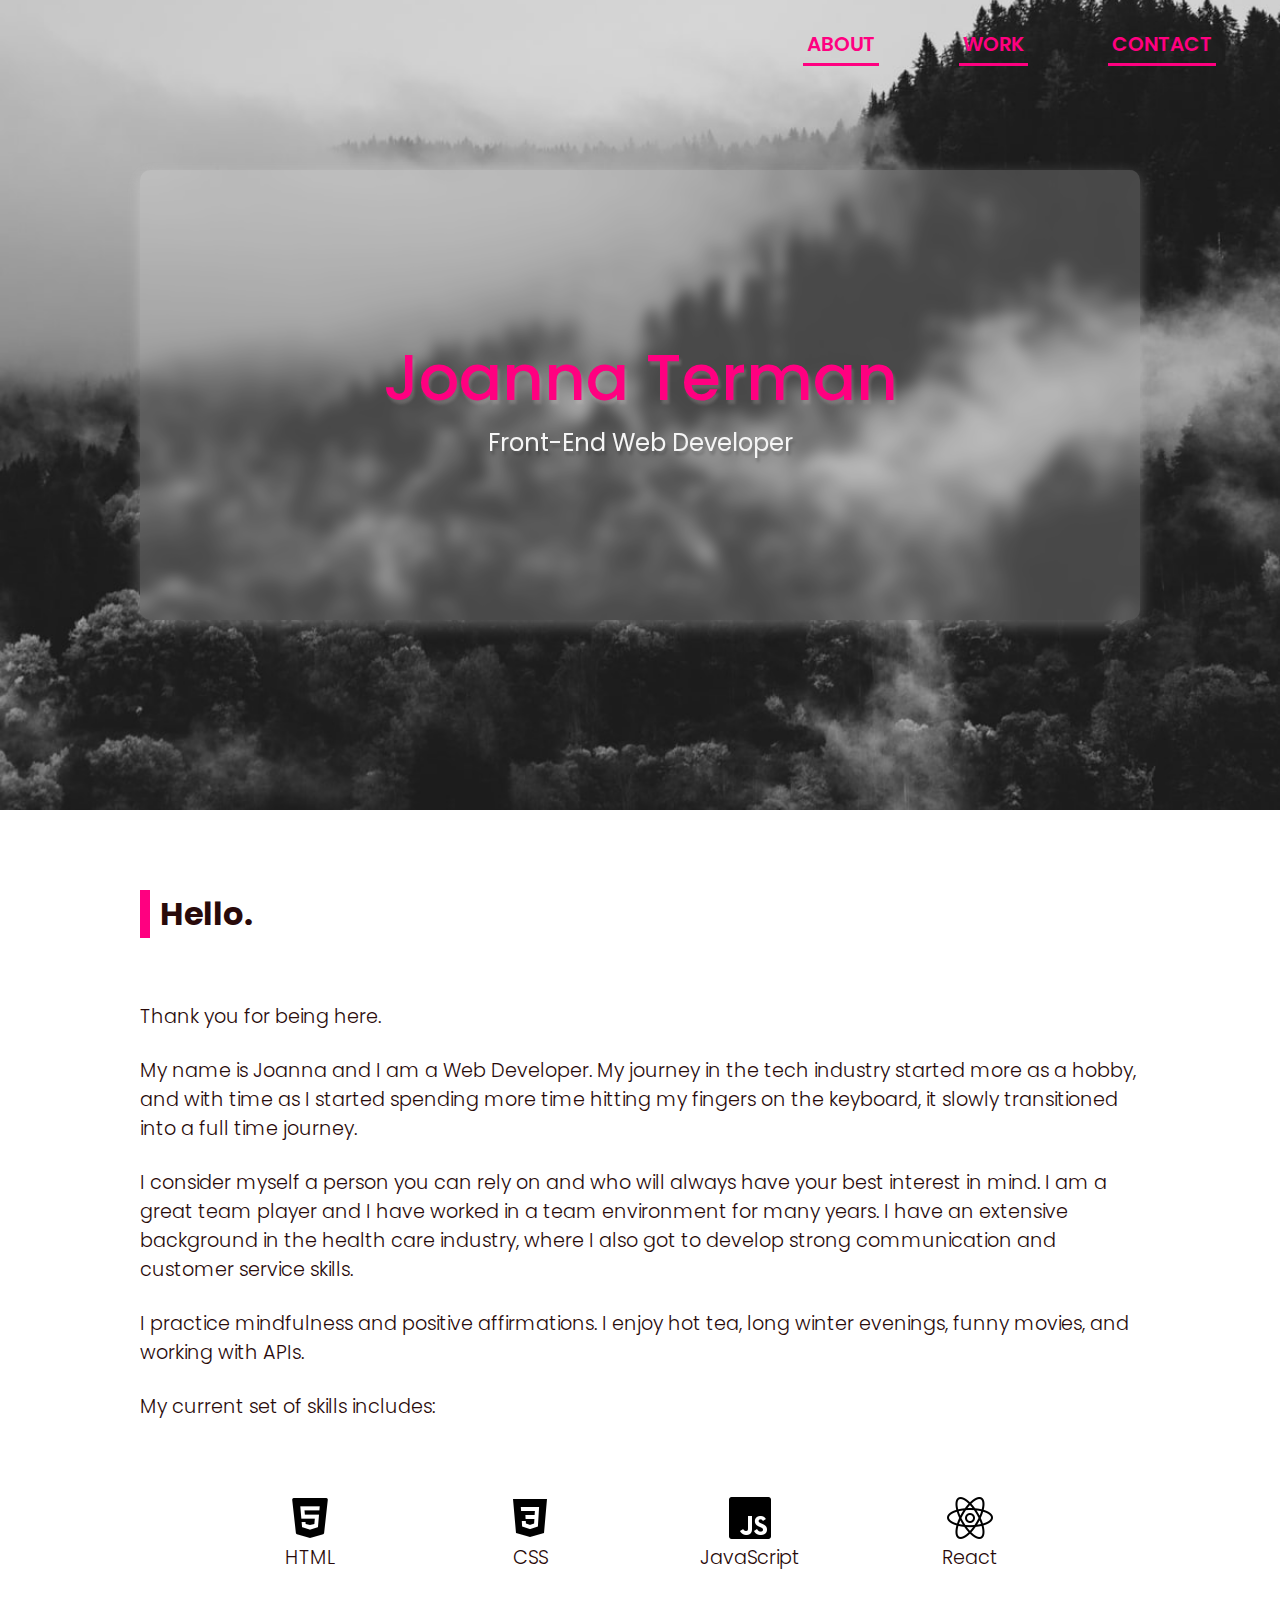
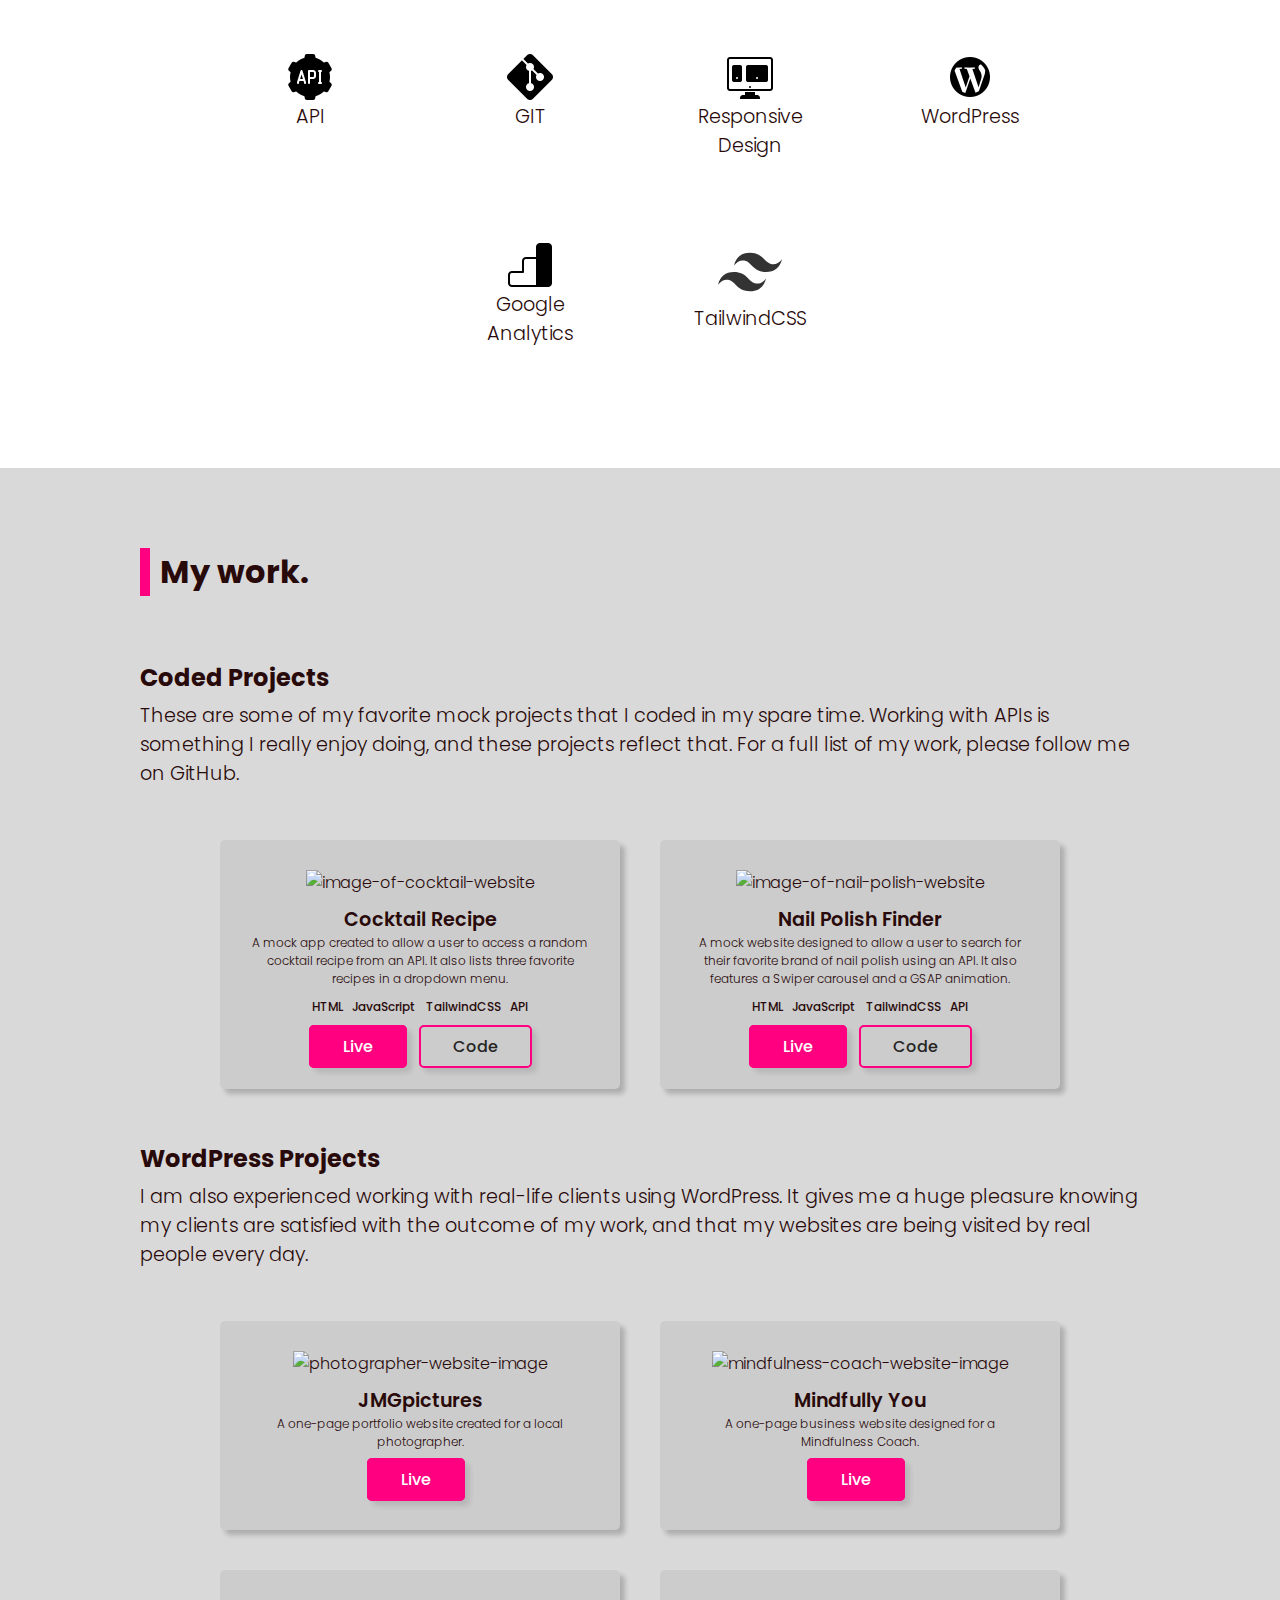
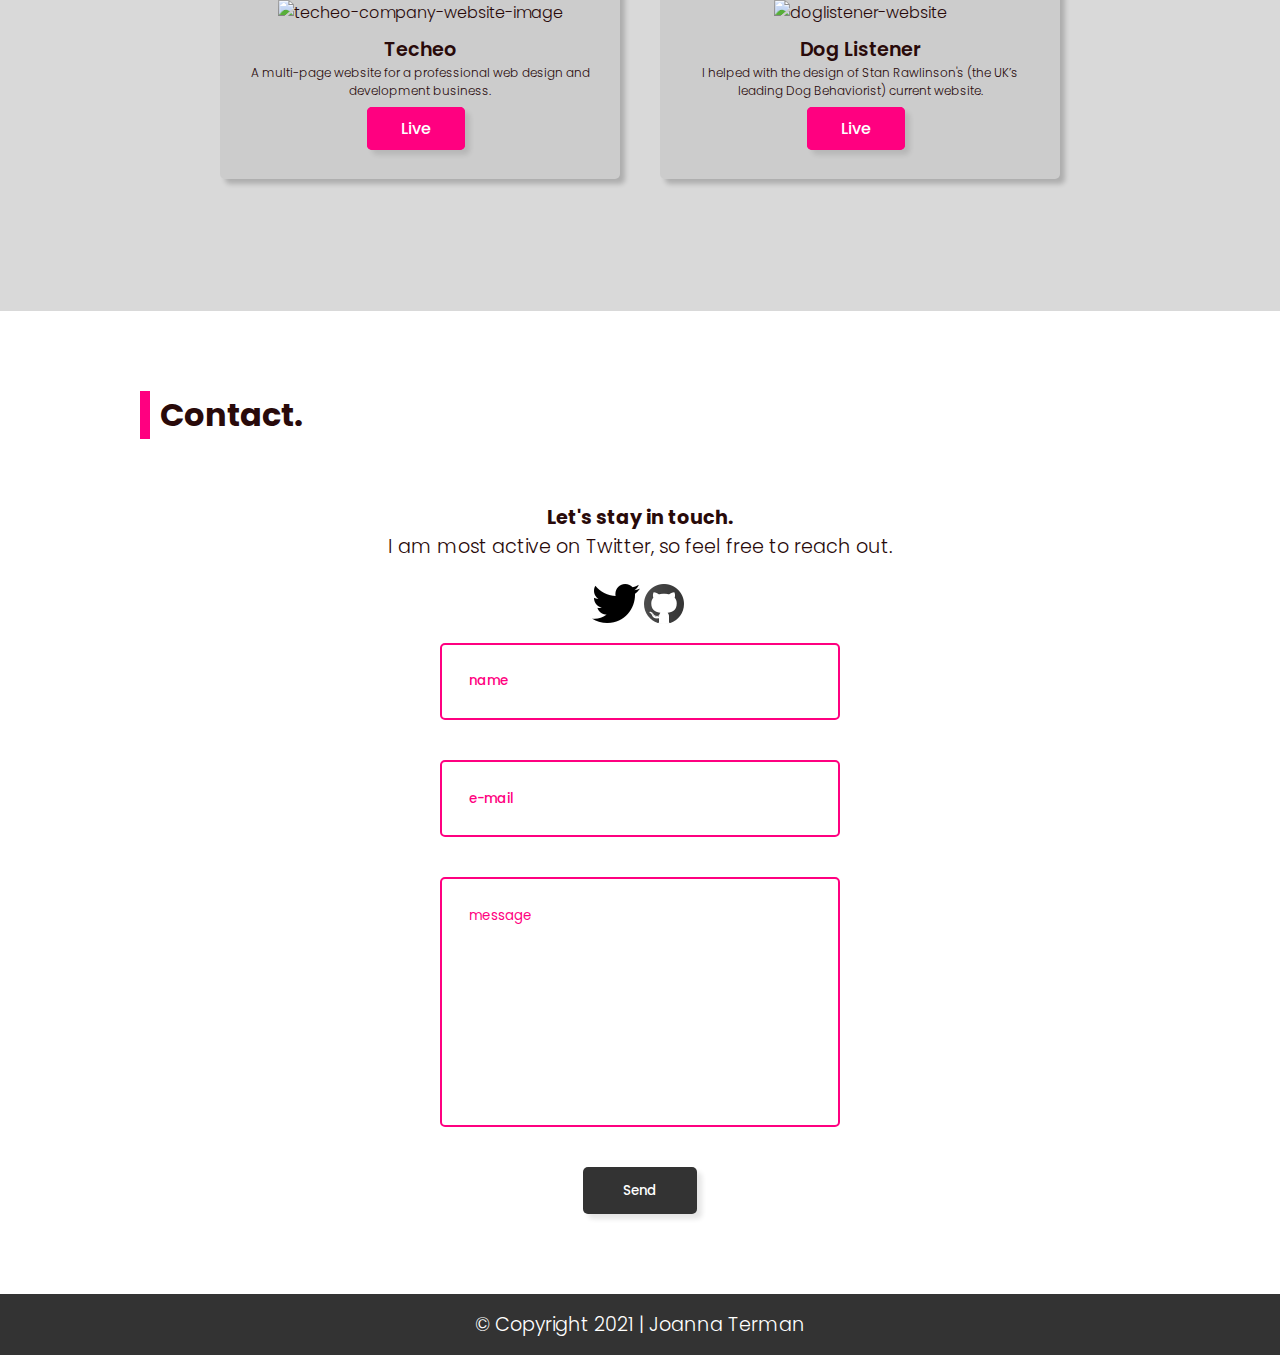
==== commit 9d9a21eb: "Changed the code back to exclude transitions" ====
--- a/index.html
+++ b/index.html
@@ -5,8 +5,6 @@
     <meta name="viewport" content="width=device-width, initial-scale=1.0">
     <title>Joanna Terman | Web Developer</title>
     <link rel="preconnect" href="https://fonts.gstatic.com">
-    <link href="https://cdnjs.cloudflare.com/ajax/libs/font-awesome/5.15.4/css/all.min.css"
-    rel="stylesheet"/>
     <link href="https://fonts.googleapis.com/css2?family=Poppins:wght@300;400;500;700&display=swap" rel="stylesheet"> 
     <link href="index.css" rel="stylesheet">
 </head>
@@ -15,9 +13,9 @@
         <header>
             <nav>
                 <ul>
-                    <li><button id="nav-about-me">About</button></li>
-					<li><button id="nav-work">Work</button></li>
-					<li><button id="nav-contact">Contact</button></li>
+                    <li><a href="#about-me">About</a></li>
+                    <li><a href="#work">Work</a></li>
+                    <li><a href="#contact">Contact</a></li>
                 </ul>
             </nav>
             <div class="name-area">
@@ -26,180 +24,169 @@
             </div>
         </header>
         
-        <!-- MAIN CONTENT -->
-        <main class="my-main">  
-            <!-- ABOUT ME SECTION -->
-            <section class="about-me" id="about-me">
-                <div class="about-me-info">
-                    <h2>Hello.</h2>
-                    <p>Thank you for being here.</p>
-                    <br>
-                    <p>My name is Joanna and I am a Web Developer. My journey in the tech industry started more as a hobby, and with time as I started spending more time hitting my fingers on the keyboard, it slowly transitioned into a full time journey.</p>
-                    <br>
-                    <p>I consider myself a person you can rely on and who will always have your best interest in mind. I am a great team player and I have worked in a team environment for many years. I have an extensive background in the health care industry, where I also got to develop strong communication and customer service skills.</p>
-                    <br>
-                    <p>I practice mindfulness and positive affirmations. I enjoy hot tea, long winter evenings, funny movies, and working with APIs.</p>
-                    <br>
-                    <p>My current set of skills includes:</p>
+        <!-- ABOUT ME SECTION -->
+        <section class="about-me" id="about-me">
+            <div class="about-me-info">
+                <h2>Hello.</h2>
+                <p>Thank you for being here.</p>
+                <br>
+                <p>My name is Joanna and I am a Web Developer. My journey in the tech industry started more as a hobby, and with time as I started spending more time hitting my fingers on the keyboard, it slowly transitioned into a full time journey.</p>
+                <br>
+                <p>I consider myself a person you can rely on and who will always have your best interest in mind. I am a great team player and I have worked in a team environment for many years. I have an extensive background in the health care industry, where I also got to develop strong communication and customer service skills.</p>
+                <br>
+                <p>I practice mindfulness and positive affirmations. I enjoy hot tea, long winter evenings, funny movies, and working with APIs.</p>
+                <br>
+                <p>My current set of skills includes:</p>
+            </div>
+            
+            <div class="skill-icons">
+                <div class="icon">
+                    <img src="Images/html-5-100.png" class="img-icon" alt="html-icon"/>
+                    <p>HTML</p>
                 </div>
-                
-                <div class="skill-icons">
-                    <div class="icon">
-                        <img src="Images/html-5-100.png" class="img-icon" alt="html-icon"/>
-                        <p>HTML</p>
+                <div class="icon">
+                    <img src="Images/css3-100.png" class="img-icon"alt="css-icon"/>
+                    <p>CSS</p>
+                </div>
+                <div class="icon">
+                    <img src="Images/javascript-100.png" class="img-icon" alt="javascript-icon"/>
+                    <p>JavaScript</p>
+                </div>
+                <div class="icon">
+                    <img src="Images/react-native-100.png" class="img-icon" alt="react-icon"/>
+                    <p>React</p>
+                </div>
+                <div class="icon">
+                    <img src="Images/rest-api-100.png" class="img-icon" alt="rest-api-icon"/>
+                    <p>API</p>
+                </div>
+                <div class="icon">
+                    <img src="Images/git-100.png" class="img-icon" alt="git-icon"/>
+                    <p>GIT</p>
+                </div>
+                <div class="icon">
+                    <img src="Images/responsive-100.png" class="img-icon" alt="responsive-design-icon"/>
+                    <p>Responsive Design</p>
+                </div>
+                <div class="icon">
+                    <img src="Images/wordpress-100.png" class="img-icon" alt="wordpress-icon"/>
+                    <p>WordPress</p>
+                </div>
+                <div class="icon">
+                    <img src="Images/google-analytics-logo-100.png" class="img-icon" alt="google-analystic-icon"/>
+                    <p>Google Analytics</p>
+                </div>
+                <div class="icon">
+                    <svg xmlns="http://www.w3.org/2000/svg" width="64" height="64"><defs><linearGradient x1="0" y1="-21.333" y2="85.333" id="A" x2="64" gradientUnits="userSpaceOnUse"><stop stop-color="#333333" offset="0%"/><stop stop-color="#333333" offset="100%"/></linearGradient></defs><path d="M16 25.6c2.133-8.533 7.467-12.8 16-12.8 12.8 0 14.4 9.6 20.8 11.2 4.267 1.067 8-.533 11.2-4.8C61.867 27.733 56.533 32 48 32c-12.8 0-14.4-9.6-20.8-11.2-4.267-1.067-8 .533-11.2 4.8zM0 44.8C2.133 36.267 7.467 32 16 32c12.8 0 14.4 9.6 20.8 11.2 4.267 1.067 8-.533 11.2-4.8-2.133 8.533-7.467 12.8-16 12.8-12.8 0-14.4-9.6-20.8-11.2-4.267-1.067-8 .533-11.2 4.8z" fill="url(#A)" fill-rule="evenodd" alt="tailwindcss-icon"/></svg>
+                    <p>TailwindCSS</p>
+                </div>
+            </div>              
+        </section>
+
+        <!-- MY WORK AREA -->
+        <section class="work" id="work">
+            <h2>My work.</h2>
+            <!-- CODED PROJECTS SECTION -->
+            <div class="work-info">
+                <h3>Coded Projects</h3>
+                <p>These are some of my favorite mock projects that I coded in my spare time. Working with APIs is something I really enjoy doing, and these projects reflect that. For a full list of my work, please follow me on GitHub.</p>
+            </div>
+            <div class="projects-section">
+                <div class="project-card">
+                    <img src="Images/cocktail-recipe-img.png" class="project-img" alt="image-of-cocktail-website"/>
+                    <p class="project-name">Cocktail Recipe</p>
+                    <p class="project-description">A mock app created to allow a user to access a random cocktail recipe from an API. It also lists three favorite recipes in a dropdown menu.</p>
+                    <div class="stack-area">
+                        <p class="stack-description">HTML</p>
+                        <p class="stack-description">JavaScript</p>
+                        <p class="stack-description">TailwindCSS</p>
+                        <p class="stack-description">API</p>
                     </div>
-                    <div class="icon">
-                        <img src="Images/css3-100.png" class="img-icon"alt="css-icon"/>
-                        <p>CSS</p>
-                    </div>
-                    <div class="icon">
-                        <img src="Images/javascript-100.png" class="img-icon" alt="javascript-icon"/>
-                        <p>JavaScript</p>
-                    </div>
-                    <div class="icon">
-                        <img src="Images/react-native-100.png" class="img-icon" alt="react-icon"/>
-                        <p>React</p>
-                    </div>
-                    <div class="icon">
-                        <img src="Images/rest-api-100.png" class="img-icon" alt="rest-api-icon"/>
-                        <p>API</p>
-                    </div>
-                    <div class="icon">
-                        <img src="Images/git-100.png" class="img-icon" alt="git-icon"/>
-                        <p>GIT</p>
-                    </div>
-                    <div class="icon">
-                        <img src="Images/responsive-100.png" class="img-icon" alt="responsive-design-icon"/>
-                        <p>Responsive Design</p>
-                    </div>
-                    <div class="icon">
-                        <img src="Images/wordpress-100.png" class="img-icon" alt="wordpress-icon"/>
-                        <p>WordPress</p>
-                    </div>
-                    <div class="icon">
-                        <img src="Images/google-analytics-logo-100.png" class="img-icon" alt="google-analystic-icon"/>
-                        <p>Google Analytics</p>
-                    </div>
-                    <div class="icon">
-                        <svg xmlns="http://www.w3.org/2000/svg" width="64" height="64"><defs><linearGradient x1="0" y1="-21.333" y2="85.333" id="A" x2="64" gradientUnits="userSpaceOnUse"><stop stop-color="#333333" offset="0%"/><stop stop-color="#333333" offset="100%"/></linearGradient></defs><path d="M16 25.6c2.133-8.533 7.467-12.8 16-12.8 12.8 0 14.4 9.6 20.8 11.2 4.267 1.067 8-.533 11.2-4.8C61.867 27.733 56.533 32 48 32c-12.8 0-14.4-9.6-20.8-11.2-4.267-1.067-8 .533-11.2 4.8zM0 44.8C2.133 36.267 7.467 32 16 32c12.8 0 14.4 9.6 20.8 11.2 4.267 1.067 8-.533 11.2-4.8-2.133 8.533-7.467 12.8-16 12.8-12.8 0-14.4-9.6-20.8-11.2-4.267-1.067-8 .533-11.2 4.8z" fill="url(#A)" fill-rule="evenodd" alt="tailwindcss-icon"/></svg>
-                        <p>TailwindCSS</p>
-                    </div>
-                </div>              
-            </section>
-
-            <!-- MY WORK AREA -->
-            <section class="work" id="work">
-                <h2>My work.</h2>
-                <!-- CODED PROJECTS SECTION -->
-                <div class="work-info">
-                    <h3>Coded Projects</h3>
-                    <p>These are some of my favorite mock projects that I coded in my spare time. Working with APIs is something I really enjoy doing, and these projects reflect that. For a full list of my work, please follow me on GitHub.</p>
-                </div>
-                <div class="projects-section">
-                    <div class="project-card">
-                        <img src="Images/cocktail-recipe-img.png" class="project-img" alt="image-of-cocktail-website"/>
-                        <p class="project-name">Cocktail Recipe</p>
-                        <p class="project-description">A mock app created to allow a user to access a random cocktail recipe from an API. It also lists three favorite recipes in a dropdown menu.</p>
-                        <div class="stack-area">
-                            <p class="stack-description">HTML</p>
-                            <p class="stack-description">JavaScript</p>
-                            <p class="stack-description">TailwindCSS</p>
-                            <p class="stack-description">API</p>
-                        </div>
-                        <div class="project-buttons">
-                            <a href="https://joanterm.github.io/Cocktail-Recipe/" class="live-btn" aria-label="live-site-button">Live</a>
-                            <a href="https://github.com/joanterm/Cocktail-Recipe" class="code-btn" aria-label="full-code-site-button">Code</a>
-                        </div>
-                    </div>
-                    <div class="project-card">
-                        <img src="Images/nailpolish-img.png" class="project-img" alt="image-of-nail-polish-website"/>
-                        <p class="project-name">Nail Polish Finder</p>
-                        <p class="project-description">A mock website designed to allow a user to search for their favorite brand of nail polish using an API. It also features a Swiper carousel and a GSAP animation.</p>
-                        <div class="stack-area">
-                            <p class="stack-description">HTML</p>
-                            <p class="stack-description">JavaScript</p>
-                            <p class="stack-description">TailwindCSS</p>
-                            <p class="stack-description">API</p>
-                        </div>
-                        <div class="project-buttons">
-                            <a href="https://joanterm.github.io/Nail-Polish-Finder-API/" class="live-btn" aria-label="live-site-button">Live</a>
-                            <a href="https://github.com/joanterm/Nail-Polish-Finder-API" class="code-btn" aria-label="full-code-site-button">Code</a>
-                        </div>
+                    <div class="project-buttons">
+                        <a href="https://joanterm.github.io/Cocktail-Recipe/" class="live-btn" aria-label="live-site-button" target="_blank">Live</a>
+                        <a href="https://github.com/joanterm/Cocktail-Recipe" class="code-btn" aria-label="full-code-site-button" target="_blank">Code</a>
                     </div>
                 </div>
-                <!-- WORDPRESS PROJECTS SECTION -->
-                <div class="work-info">
-                    <h3>WordPress Projects</h3>
-                    <p>I am also experienced working with real-life clients using WordPress. It gives me a huge pleasure knowing my clients are satisfied with the outcome of my work, and that my websites are being visited by real people every day.</p>
-                </div>
-                <div class="projects-section">
-                    <div class="project-card">
-                        <img src="Images/jmgpictures-img.png" class="project-img" alt="photographer-website-image"/>
-                        <p class="project-name">JMGpictures</p>
-                        <p class="project-description">A one-page portfolio website created for a local photographer.</p>
-                        <div class="project-buttons" id="wordpress-project-buttons">
-                            <a href="https://jmgpictures.com/" class="live-btn" aria-label="live-site-button">Live</a>
-                        </div>
+                <div class="project-card">
+                    <img src="Images/nailpolish-img.png" class="project-img" alt="image-of-nail-polish-website"/>
+                    <p class="project-name">Nail Polish Finder</p>
+                    <p class="project-description">A mock website designed to allow a user to search for their favorite brand of nail polish using an API. It also features a Swiper carousel and a GSAP animation.</p>
+                    <div class="stack-area">
+                        <p class="stack-description">HTML</p>
+                        <p class="stack-description">JavaScript</p>
+                        <p class="stack-description">TailwindCSS</p>
+                        <p class="stack-description">API</p>
                     </div>
-                    <div class="project-card">
-                        <img src="Images/mindfullyyou-img.jpg" class="project-img" alt="mindfulness-coach-website-image"/>
-                        <p class="project-name">Mindfully You</p>
-                        <p class="project-description">A one-page business website designed for a Mindfulness Coach.</p>
-                        <div class="project-buttons" id="wordpress-project-buttons">
-                            <a href="https://mindfully-you.co.uk/" class="live-btn" aria-label="live-site-button">Live</a>
-                        </div>
-                    </div>
-                    <div class="project-card">
-                        <img src="Images/techeo-img.png" class="project-img" alt="techeo-company-website-image"/>
-                        <p class="project-name">Techeo</p>
-                        <p class="project-description">A multi-page website for a professional web design and development business.</p>
-                        <div class="project-buttons" id="wordpress-project-buttons">
-                            <a href="https://techeo.co.uk/" class="live-btn" aria-label="live-site-button">Live</a>
-                        </div>
-                    </div>
-                    <div class="project-card">
-                        <img src="Images/doglistener-img.png" class="project-img" alt="doglistener-website"/>
-                        <p class="project-name">Dog Listener</p>
-                        <p class="project-description">I helped with the design of Stan Rawlinson's (the UK’s leading Dog Behaviorist) current website.</p>
-                        <div class="project-buttons" id="wordpress-project-buttons">
-                            <a href="https://www.doglistener.co.uk/" class="live-btn" aria-label="live-site-button">Live</a>
-                        </div>
+                    <div class="project-buttons">
+                        <a href="https://joanterm.github.io/Nail-Polish-Finder-API/" class="live-btn" aria-label="live-site-button" target="_blank">Live</a>
+                        <a href="https://github.com/joanterm/Nail-Polish-Finder-API" class="code-btn" aria-label="full-code-site-button" target="_blank">Code</a>
                     </div>
                 </div>
-            </section>
+            </div>
+            <!-- WORDPRESS PROJECTS SECTION -->
+            <div class="work-info">
+                <h3>WordPress Projects</h3>
+                <p>I am also experienced working with real-life clients using WordPress. It gives me a huge pleasure knowing my clients are satisfied with the outcome of my work, and that my websites are being visited by real people every day.</p>
+            </div>
+            <div class="projects-section">
+                <div class="project-card">
+                    <img src="Images/jmgpictures-img.png" class="project-img" alt="photographer-website-image"/>
+                    <p class="project-name">JMGpictures</p>
+                    <p class="project-description">A one-page portfolio website created for a local photographer.</p>
+                    <div class="project-buttons" id="wordpress-project-buttons">
+                        <a href="https://jmgpictures.com/" class="live-btn" aria-label="live-site-button" target="_blank">Live</a>
+                    </div>
+                </div>
+                <div class="project-card">
+                    <img src="Images/mindfullyyou-img.jpg" class="project-img" alt="mindfulness-coach-website-image"/>
+                    <p class="project-name">Mindfully You</p>
+                    <p class="project-description">A one-page business website designed for a Mindfulness Coach.</p>
+                    <div class="project-buttons" id="wordpress-project-buttons">
+                        <a href="https://mindfully-you.co.uk/" class="live-btn" aria-label="live-site-button" target="_blank">Live</a>
+                    </div>
+                </div>
+                <div class="project-card">
+                    <img src="Images/techeo-img.png" class="project-img" alt="techeo-company-website-image"/>
+                    <p class="project-name">Techeo</p>
+                    <p class="project-description">A multi-page website for a professional web design and development business.</p>
+                    <div class="project-buttons" id="wordpress-project-buttons">
+                        <a href="https://techeo.co.uk/" class="live-btn" aria-label="live-site-button" target="_blank">Live</a>
+                    </div>
+                </div>
+                <div class="project-card">
+                    <img src="Images/doglistener-img.png" class="project-img" alt="doglistener-website"/>
+                    <p class="project-name">Dog Listener</p>
+                    <p class="project-description">I helped with the design of Stan Rawlinson's (the UK’s leading Dog Behaviorist) current website.</p>
+                    <div class="project-buttons" id="wordpress-project-buttons">
+                        <a href="https://www.doglistener.co.uk/" class="live-btn" aria-label="live-site-button" target="_blank">Live</a>
+                    </div>
+                </div>
+            </div>
+        </section>
 
-            <!-- FORM AREA -->
-            <section class="form" id="contact">
-                <h2>Contact.</h2>
-                <p class="form-text-top">Let's stay in touch.</p>
-                <p class="form-text-bottom">I am most active on Twitter, so feel free to reach out.</p>
-                <div class="smedia-icons">
-                    <a href="https://twitter.com/joannaterm"><img src="Images/Twitter48px.png" alt="twitter icon"/></a>
-                    <a href="https://github.com/joanterm"><img src="Images/Github48px.png" alt="github icon"/></a>
-                </div>
-                <form id="form-collector" action="https://formspree.io/f/mzbylvyd" method="POST">
-                    <input name="name" type="text" placeholder="name" required>
-                    <input name="email" type="email" placeholder="e-mail" required>
-                    <textarea class="message-area" placeholder="message" required></textarea>
-                    <button class="submit-btn">Send</button>
-                    <p id="status"></p>
-                </form>
-            </section>
-
-            <!-- SCROLL UP BUTTON  -->
-            <button class="my-scroll-btn" id="scrollBtn">
-                <i class="my-chev fas fa-chevron-up"></i>
-            </button>
-			<div class="scrollBtnHide" id="scrollBtnHide"></div>
-			<div class="scrollBtnShow" id="scrollBtnShow"></div>
-        </main>
+        <!-- FORM AREA -->
+        <section class="form" id="contact">
+            <h2>Contact.</h2>
+            <p class="form-text-top">Let's stay in touch.</p>
+            <p class="form-text-bottom">I am most active on Twitter, so feel free to reach out.</p>
+            <div class="smedia-icons">
+                <a href="https://twitter.com/joannaterm"><img src="Images/Twitter48px.png" alt="twitter icon"/></a>
+                <a href="https://github.com/joanterm"><img src="Images/Github48px.png" alt="github icon"/></a>
+            </div>
+            <form id="form-collector" action="https://formspree.io/f/mzbylvyd" method="POST">
+                <input name="name" type="text" placeholder="name" required>
+                <input name="email" type="email" placeholder="e-mail" required>
+                <textarea class="message-area" placeholder="message" required></textarea>
+                <button class="submit-btn">Send</button>
+                <p id="status"></p>
+            </form>
+        </section>
 
         <!-- FOOTER AREA -->
         <footer>
             <p>© Copyright 2021 | Joanna Terman</p>
         </footer>
 
-    <script src="https://unpkg.com/smoothscroll-polyfill@0.4.3/dist/smoothscroll.min.js"></script>    
     <script src="index.js"></script>
     
 </body>
--- a/index.css
+++ b/index.css
@@ -59,23 +59,16 @@
     padding: 0.25em; 
 }
 
-nav button {
+nav a {
     text-decoration: none;
     text-transform: uppercase;
     color: #ff0080;
-    font-weight: 500;
+    font-weight: 600;
     font-size: 1.25rem;
-
-    border: none;
-	background: none;
-	outline: none;
-    text-decoration: none;
-    font-family: inherit;
-    cursor: pointer;
 } 
 
-nav button:hover,
-nav button:focus {
+nav a:hover,
+nav a:focus {
     color: white;
 }
 
@@ -305,7 +298,6 @@
 textarea {
     border-radius: 5px;
     border: 2px solid #ff0080;
-    /* outline: none; */
     background-color: white;
 }
 
@@ -362,56 +354,6 @@
     color: white;
 }
 
-/* SCROLL UP BUTTON */
-.my-main {
-	position: relative;
-}
-
-.scrollBtnHide,
-.scrollBtnShow {
-	position: absolute;
-	width: 1px;
-	height: 1px;
-	top: 500px;
-	left: 0;
-}
-
-.scrollBtnShow {
-	top: 1100px;
-}
-
-.my-scroll-btn {
-	display: flex;
-	justify-content: center;
-	align-items: center;
-	border: none;
-	background: none;
-	position: fixed;
-	bottom: 30px;
-	right: 35px;
-	background-color: #ff0080;
-	color: white;
-	border-radius: 5px;
-	font-family: inherit;
-	font-size: 20px;
-	padding: 6px 10px;
-	opacity: 0;
-	transform: translateY(100px);
-	transition: all 0.5s ease;
-	cursor: pointer;
-}
-
-.my-scroll-btn.showBtn {
-	opacity: 1;
-	transform: translateY(0);
-}
-
-.my-chev {
-	vertical-align: middle;
-	margin-bottom: 2px;
-}
-
-
 /* MEDIA QUERIES */
 @media screen and (max-width: 480px) {
     h2 {
@@ -429,7 +371,7 @@
     nav li {
         margin: 0;
     }
-    nav button {
+    nav a {
         font-size: 0.75rem;
     }
     nav ul {
@@ -464,7 +406,8 @@
         margin: 0;
         padding: 0.2em 0.9em;
     }
-    input {
+    input,
+    textarea {
         padding: 1em;
     }
 }
